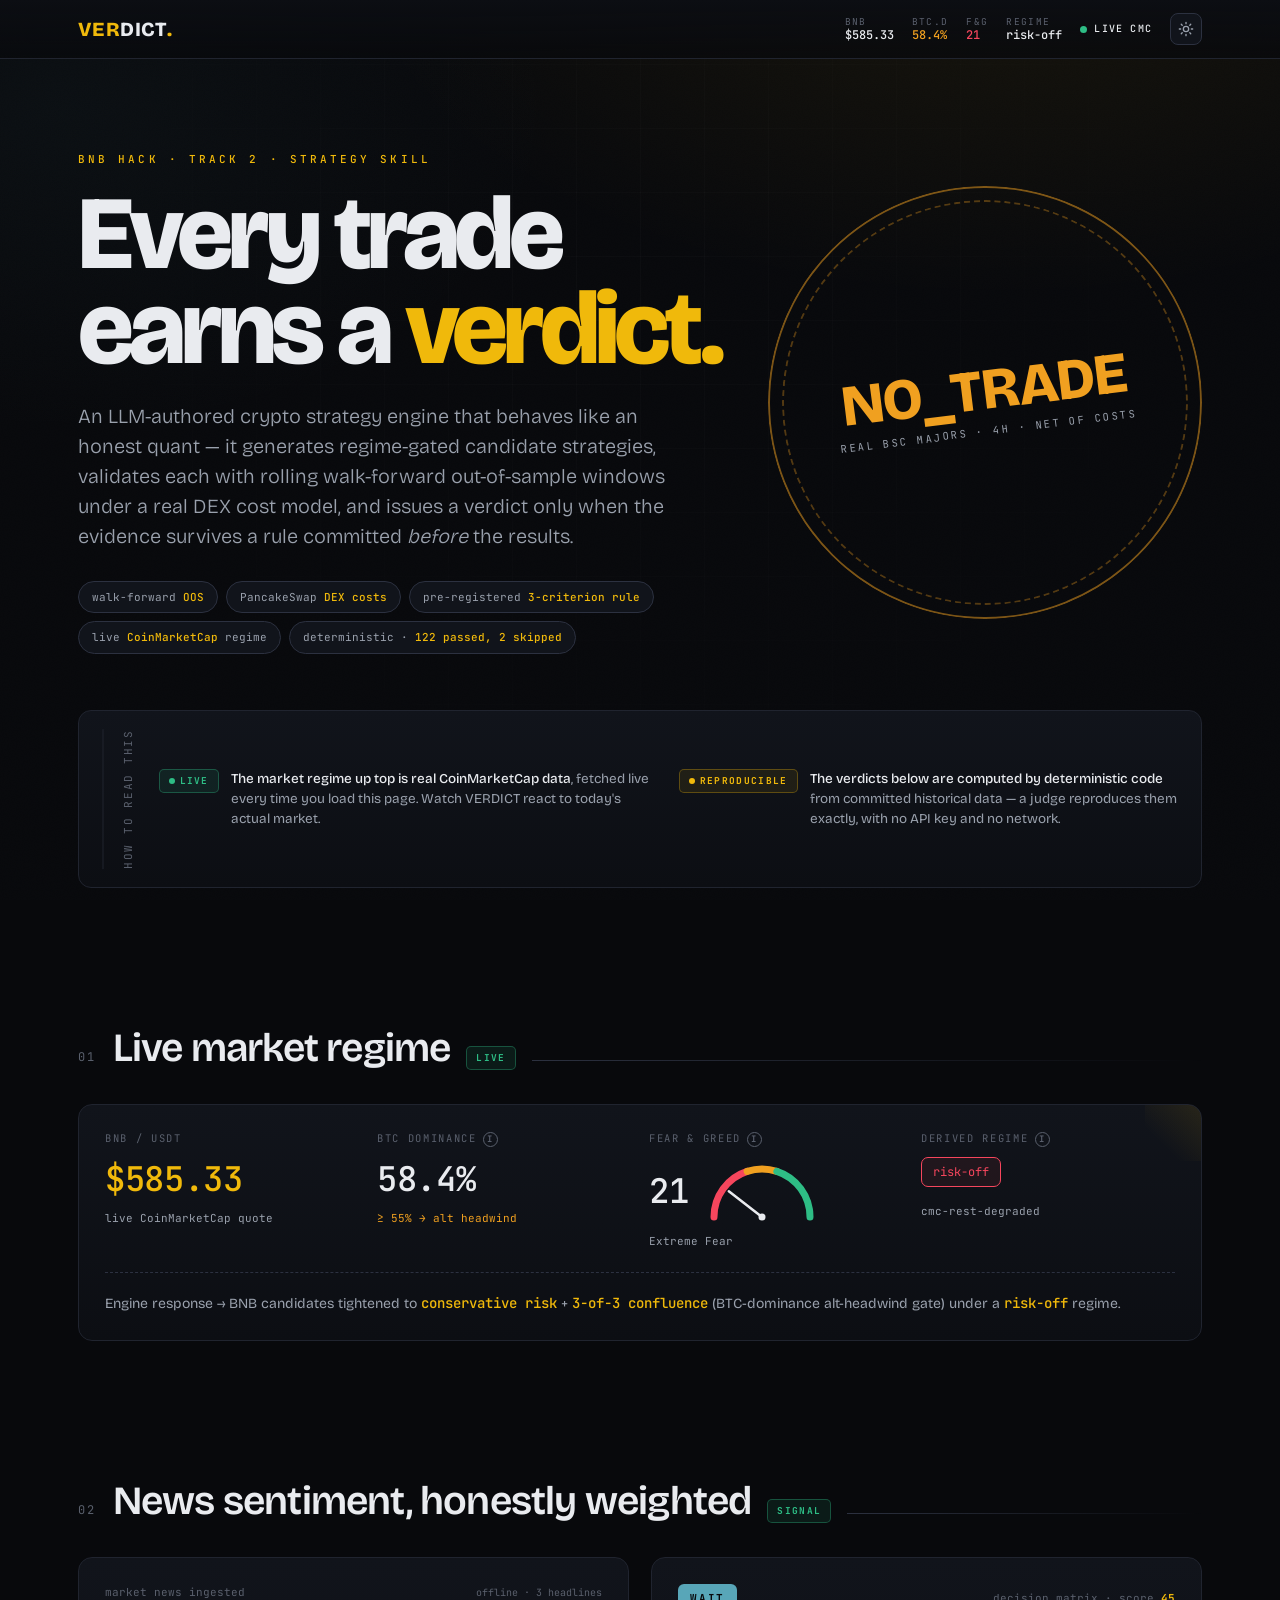
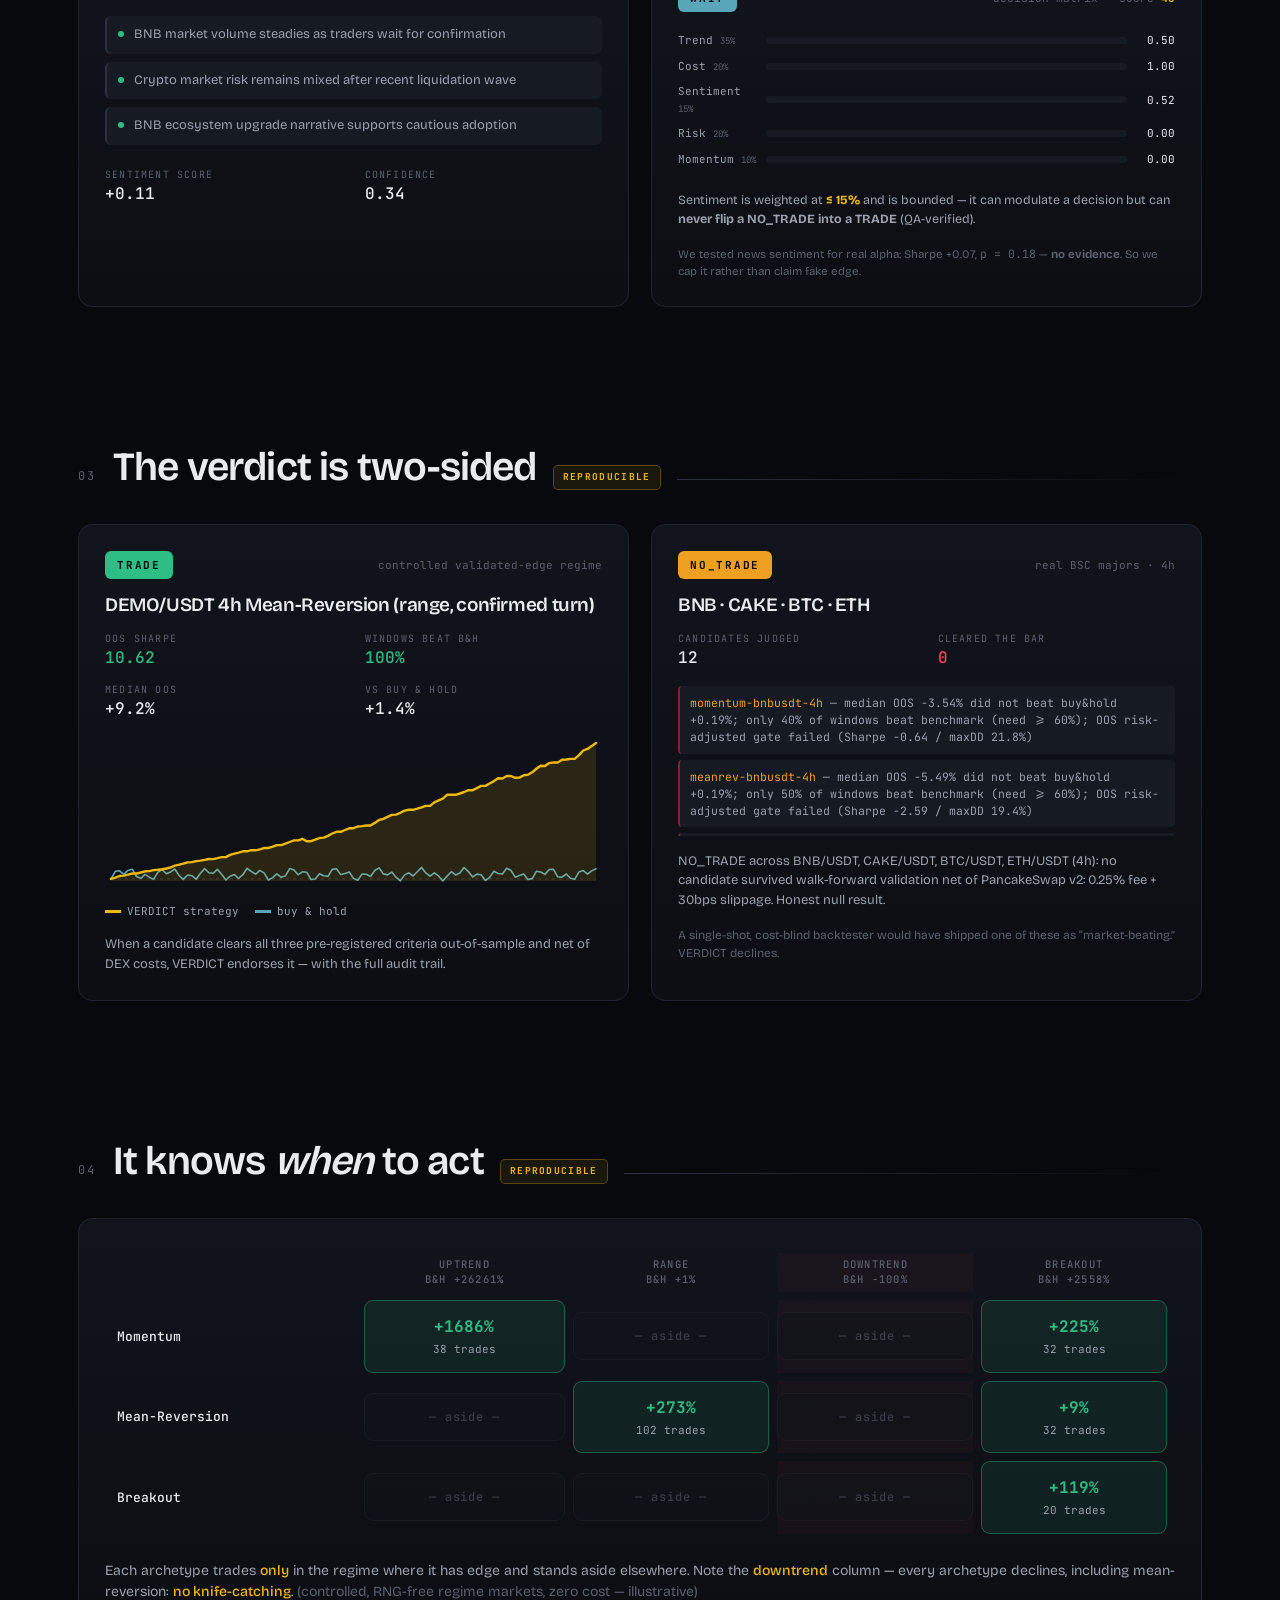
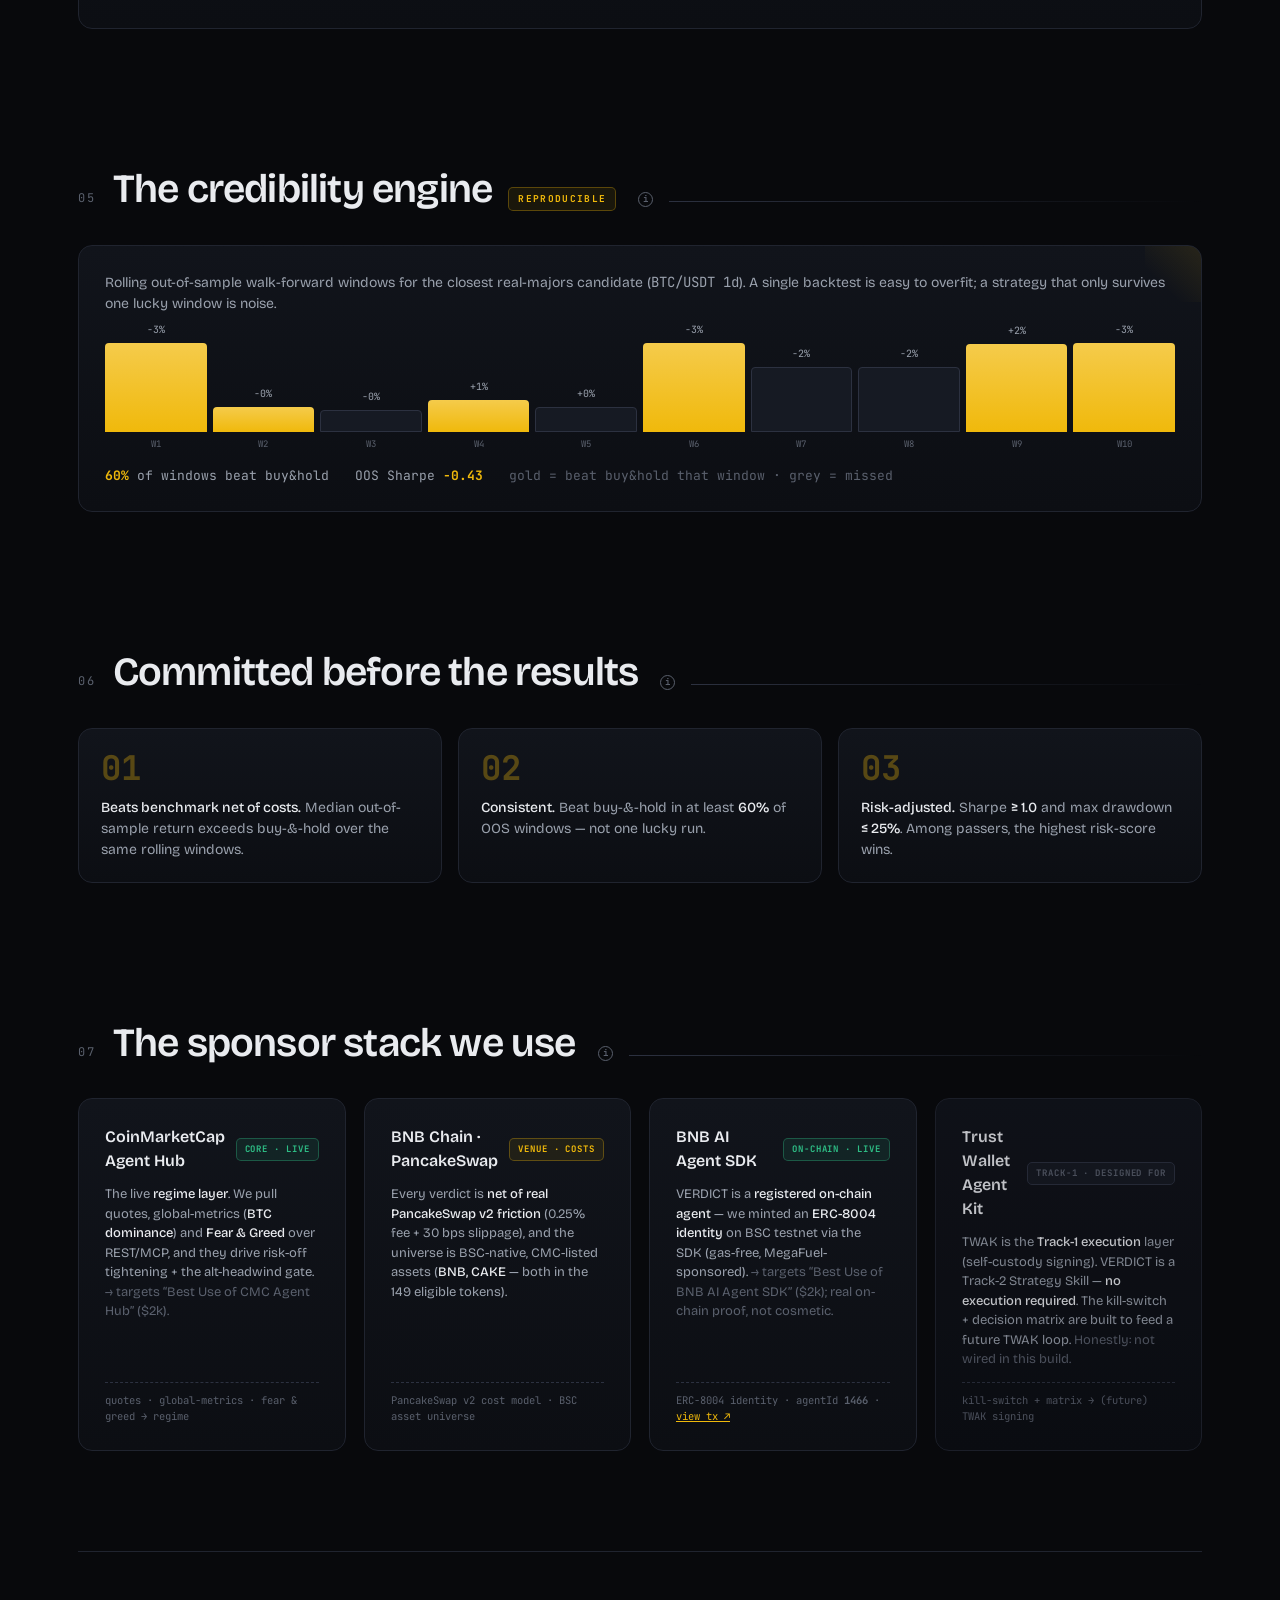
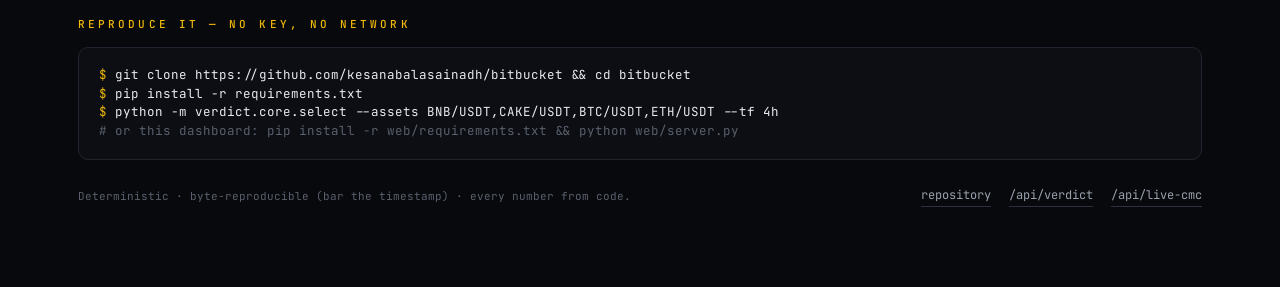
==== index.html @ eb6ccead "deploy: VERDICT demo dashboard (static, GitHub Pages)" ====
<!DOCTYPE html>
<html lang="en">
<head>
<meta charset="UTF-8" />
<meta name="viewport" content="width=device-width, initial-scale=1.0" />
<title>VERDICT — the honest crypto strategy engine</title>
<meta name="description" content="VERDICT generates regime-gated crypto strategies, validates them with walk-forward out-of-sample windows under a DEX cost model, and issues an honest two-sided verdict — TRADE or NO_TRADE." />
<link rel="stylesheet" href="styles.css" />
<link rel="preconnect" href="https://fonts.googleapis.com" />
<link rel="preconnect" href="https://fonts.gstatic.com" crossorigin />
<script>document.documentElement.setAttribute('data-theme', localStorage.getItem('verdict-theme') || 'dark');</script>
</head>
<body>

<!-- ░░ top bar ░░ -->
<header class="topbar">
  <div class="wrap">
    <div class="brand"><span class="v">VER</span>DICT<span class="dot">.</span></div>
    <div class="ticker">
      <div class="t"><span class="k">BNB</span><span class="val" id="tk-price">—</span></div>
      <div class="t"><span class="k">BTC.D</span><span class="val" id="tk-dom">—</span></div>
      <div class="t"><span class="k">F&amp;G</span><span class="val" id="tk-fg">—</span></div>
      <div class="t"><span class="k">Regime</span><span class="val" id="tk-regime">—</span></div>
      <div class="t" style="flex-direction:row;align-items:center;gap:7px">
        <span class="livedot" id="livedot"></span>
        <span class="val mono" id="status-label" style="font-size:10px;letter-spacing:.12em">…</span>
      </div>
      <button id="theme-toggle" class="theme-btn tip tb" data-tip="Toggle light / dark" aria-label="Toggle theme">
        <svg class="sun" width="16" height="16" viewBox="0 0 24 24" fill="none" stroke="currentColor" stroke-width="2" stroke-linecap="round"><circle cx="12" cy="12" r="4"/><path d="M12 2v2M12 20v2M2 12h2M20 12h2M4.9 4.9l1.4 1.4M17.7 17.7l1.4 1.4M4.9 19.1l1.4-1.4M17.7 6.3l1.4-1.4"/></svg>
        <svg class="moon" width="16" height="16" viewBox="0 0 24 24" fill="none" stroke="currentColor" stroke-width="2" stroke-linecap="round" stroke-linejoin="round"><path d="M21 12.8A9 9 0 1 1 11.2 3a7 7 0 0 0 9.8 9.8z"/></svg>
      </button>
    </div>
  </div>
</header>

<!-- ░░ hero ░░ -->
<div class="wrap">
  <section class="hero">
    <div class="hero-grid">
      <div>
        <div class="eyebrow reveal in">BNB HACK · Track 2 · Strategy Skill</div>
        <h1 class="reveal in" style="margin-top:18px">Every trade<br>earns a <span class="accent">verdict.</span></h1>
        <p class="lede reveal in">An LLM-authored crypto strategy engine that behaves like an honest quant —
          it generates regime-gated candidate strategies, validates each with rolling walk-forward
          out-of-sample windows under a real DEX cost model, and issues a verdict only when the
          evidence survives a rule committed <em>before</em> the results.</p>
        <div class="rule-chips reveal in">
          <span class="chip">walk-forward <b>OOS</b></span>
          <span class="chip">PancakeSwap <b>DEX costs</b></span>
          <span class="chip">pre-registered <b>3-criterion rule</b></span>
          <span class="chip">live <b>CoinMarketCap</b> regime</span>
          <span class="chip">deterministic · <b id="tests-badge">tests pass</b></span>
        </div>
      </div>
      <div class="reveal in">
        <div class="stamp no_trade" id="hero-stamp">
          <div class="ring"></div><div class="ring r2"></div>
          <div class="core">
            <div class="verdict-word" id="hero-verdict">NO_TRADE</div>
            <div class="sub">real BSC majors · 4h · net of costs</div>
          </div>
        </div>
      </div>
    </div>
  </section>
</div>

<!-- ░░ how to read this ░░ -->
<div class="wrap">
  <section class="reveal" style="padding-top:0">
    <div class="howto">
      <div class="label">How to read this</div>
      <div class="item">
        <span class="dtag live">LIVE</span>
        <p><b>The market regime up top is real CoinMarketCap data</b>, fetched live every time you load this page. Watch VERDICT react to today's actual market.</p>
      </div>
      <div class="item">
        <span class="dtag repro">REPRODUCIBLE</span>
        <p><b>The verdicts below are computed by deterministic code</b> from committed historical data — a judge reproduces them exactly, with no API key and no network.</p>
      </div>
    </div>
  </section>
</div>

<!-- ░░ live CMC ░░ -->
<div class="wrap">
  <section class="reveal">
    <div class="sec-head"><span class="section-num">01</span><h2 class="section-title">Live market regime</h2>
      <span class="dtag live tip tb" data-tip="Real CoinMarketCap data, fetched live each time you load this page.">LIVE</span><span class="line"></span></div>
    <div class="panel">
      <div class="corner"></div>
      <div class="cmc-grid">
        <div class="metric"><span class="k">BNB / USDT</span><span class="v gold" id="m-price">—</span><span class="note">live CoinMarketCap quote</span></div>
        <div class="metric"><span class="k tip tb" data-tip="Bitcoin's share of total crypto market cap. When it is high or rising, capital concentrates in BTC and altcoins tend to bleed.">BTC dominance<span class="info">i</span></span><span class="v" id="m-dom">—</span><span class="note" id="m-dom-note">—</span></div>
        <div class="metric">
          <span class="k tip tb" data-tip="CoinMarketCap's market-sentiment index, 0 (extreme fear) to 100 (extreme greed). ≤40 = fear → risk-off; ≥60 = greed → risk-on.">Fear &amp; Greed<span class="info">i</span></span>
          <div class="gauge-wrap"><span class="v" id="m-fg">—</span><svg id="fg-gauge" width="120" height="74"></svg></div>
          <span class="note" id="m-fg-note">—</span>
        </div>
        <div class="metric"><span class="k tip tb" data-tip="The market mode VERDICT derives from live CMC (Fear & Greed + BTC trend). It decides which strategies are even allowed to trade right now.">Derived regime<span class="info">i</span></span><span class="badge neutral" id="m-regime" style="margin-top:4px">—</span><span class="note" id="cmc-source" style="margin-top:10px">—</span></div>
      </div>
      <div class="reaction" id="cmc-reaction">…</div>
    </div>
  </section>
</div>

<!-- ░░ sentiment + decision matrix ░░ -->
<div class="wrap">
  <section class="reveal">
    <div class="sec-head"><span class="section-num">02</span><h2 class="section-title">News sentiment, honestly weighted</h2>
      <span class="dtag live tip tb" data-tip="News headlines + sentiment, ingested live when a news key is present (offline lexicon otherwise).">SIGNAL</span><span class="line"></span></div>
    <div class="two">
      <!-- news + sentiment -->
      <div class="panel verdict-card">
        <div class="vhead"><span class="faint mono" style="font-size:11px">market news ingested</span><span class="mono faint" style="font-size:10px" id="sent-source">—</span></div>
        <div class="news" id="news-list"></div>
        <div class="statline" style="margin-top:6px">
          <div class="s"><span class="k tip" data-tip="Aggregate sentiment of recent headlines, from -1 (very bearish) to +1 (very bullish).">sentiment score</span><span class="val" id="sent-score">—</span></div>
          <div class="s"><span class="k tip" data-tip="How much signal there is — based on headline count and freshness. Low confidence → sentiment barely moves the decision.">confidence</span><span class="val" id="sent-conf">—</span></div>
        </div>
      </div>
      <!-- decision matrix -->
      <div class="panel verdict-card">
        <div class="vhead"><span class="tag" id="matrix-action" style="background:var(--bg-3);color:var(--ink)">—</span>
          <span class="faint mono tip" data-tip="A weighted, explainable score over trend, cost, sentiment, risk and momentum. TRADE needs ≥70 AND the validator's approval; 55–70 → DCA; 40–55 → WAIT; below → NO_TRADE." style="font-size:11px">decision matrix · score <b id="matrix-score" style="color:var(--gold)">—</b></span></div>
        <div class="mbars" id="matrix-bars"></div>
        <p class="dim" style="font-size:12.5px">Sentiment is weighted at <b style="color:var(--gold)">≤ 15%</b> and is bounded — it can modulate a decision but can <b>never flip a NO_TRADE into a TRADE</b> (QA-verified).</p>
        <p class="faint" style="font-size:11.5px">We tested news sentiment for real alpha: Sharpe +0.07, <span class="mono">p = 0.18</span> — <b>no evidence</b>. So we cap it rather than claim fake edge.</p>
      </div>
    </div>
  </section>
</div>

<!-- ░░ two-sided verdict ░░ -->
<div class="wrap">
  <section class="reveal">
    <div class="sec-head"><span class="section-num">03</span><h2 class="section-title">The verdict is two-sided</h2>
      <span class="dtag repro tip" data-tip="Computed from committed historical candles by deterministic code — byte-identical every run, no key, no network.">REPRODUCIBLE</span><span class="line"></span></div>
    <div class="two">
      <!-- TRADE -->
      <div class="panel verdict-card">
        <div class="vhead"><span class="tag trade tip" data-tip="A strategy that cleared all three pre-registered criteria out-of-sample and net of costs. VERDICT endorses it with full evidence.">TRADE</span><span class="faint mono" style="font-size:11px">controlled validated-edge regime</span></div>
        <h3 id="trade-name">—</h3>
        <div class="statline">
          <div class="s"><span class="k tip" data-tip="Risk-adjusted return (return per unit of volatility), measured ONLY on out-of-sample data the strategy never saw while being built. ≥ 1.0 is the bar.">OOS Sharpe</span><span class="val good" id="t-sharpe">—</span></div>
          <div class="s"><span class="k tip" data-tip="The strategy is replayed across many rolling time windows; this is the % of those out-of-sample windows where it beat simply buying and holding.">windows beat B&amp;H</span><span class="val good" id="t-windows">—</span></div>
          <div class="s"><span class="k tip" data-tip="The median return across all the rolling out-of-sample test windows.">median OOS</span><span class="val" id="t-oos">—</span></div>
          <div class="s"><span class="k">vs buy &amp; hold</span><span class="val" id="t-bench">—</span></div>
        </div>
        <svg class="chart" id="trade-chart"></svg>
        <div class="legend"><span><i style="background:#f0b90b"></i>VERDICT strategy</span><span><i style="background:#58a6b8"></i>buy &amp; hold</span></div>
        <p class="dim" style="font-size:13px">When a candidate clears all three pre-registered criteria out-of-sample and net of DEX costs, VERDICT endorses it — with the full audit trail.</p>
      </div>
      <!-- NO_TRADE -->
      <div class="panel verdict-card">
        <div class="vhead"><span class="tag no_trade tip" data-tip="VERDICT's honest null result: on these real coins, net of DEX trading costs, no strategy cleared the pre-registered bar — so it refuses to recommend one. A feature, not a bug.">NO_TRADE</span><span class="faint mono" style="font-size:11px">real BSC majors · 4h</span></div>
        <h3>BNB · CAKE · BTC · ETH</h3>
        <div class="statline" style="grid-template-columns:1fr 1fr">
          <div class="s"><span class="k">candidates judged</span><span class="val" id="nt-count">—</span></div>
          <div class="s"><span class="k">cleared the bar</span><span class="val bad">0</span></div>
        </div>
        <div class="reasons" id="nt-reasons"></div>
        <p class="dim" style="font-size:13px" id="nt-summary">—</p>
        <p class="faint" style="font-size:12px">A single-shot, cost-blind backtester would have shipped one of these as “market-beating.” VERDICT declines.</p>
      </div>
    </div>
  </section>
</div>

<!-- ░░ regime intelligence ░░ -->
<div class="wrap">
  <section class="reveal">
    <div class="sec-head"><span class="section-num">04</span><h2 class="section-title">It knows <em>when</em> to act</h2>
      <span class="dtag repro tip" data-tip="Deterministic engine output on controlled, RNG-free regime markets.">REPRODUCIBLE</span><span class="line"></span></div>
    <div class="panel">
      <table class="matrix" id="regime-matrix"></table>
      <p class="grid-caption">Each archetype trades <b>only</b> in the regime where it has edge and stands aside elsewhere.
        Note the <b>downtrend</b> column — every archetype declines, including mean-reversion: <b>no knife-catching</b>.
        <span class="faint">(controlled, RNG-free regime markets, zero cost — illustrative)</span></p>
    </div>
  </section>
</div>

<!-- ░░ walk-forward ░░ -->
<div class="wrap">
  <section class="reveal">
    <div class="sec-head"><span class="section-num">05</span><h2 class="section-title">The credibility engine</h2>
      <span class="dtag repro tip" data-tip="Computed from committed historical candles by deterministic code.">REPRODUCIBLE</span>
      <span class="info tip" data-tip="Walk-forward: instead of one backtest, the strategy is tested on many consecutive out-of-sample windows. Surviving one lucky window is noise; surviving most is an edge.">i</span><span class="line"></span></div>
    <div class="panel">
      <div class="corner"></div>
      <p class="dim" style="font-size:14px;margin-bottom:6px">Rolling out-of-sample walk-forward windows for the closest real-majors candidate
        (<span class="mono" id="wf-asset"></span>). A single backtest is easy to overfit; a strategy that only survives one lucky window is noise.</p>
      <div class="wf-strip" id="wf-strip"></div>
      <div class="wf-foot">
        <span id="wf-pass">—</span><span id="wf-sharpe">—</span>
        <span class="faint">gold = beat buy&amp;hold that window · grey = missed</span>
      </div>
    </div>
  </section>
</div>

<!-- ░░ the rule ░░ -->
<div class="wrap">
  <section class="reveal">
    <div class="sec-head"><span class="section-num">06</span><h2 class="section-title">Committed before the results</h2>
      <span class="info tip" data-tip="Pre-registered: the selection rule is committed in code BEFORE any results are seen, so it cannot be tuned to fit. A judge can audit it in verdict/core/select.py.">i</span><span class="line"></span></div>
    <div class="crit">
      <div class="panel c"><div class="n">01</div><div class="txt"><b>Beats benchmark net of costs.</b> Median out-of-sample return exceeds buy-&-hold over the same rolling windows.</div></div>
      <div class="panel c"><div class="n">02</div><div class="txt"><b>Consistent.</b> Beat buy-&-hold in at least <b>60%</b> of OOS windows — not one lucky run.</div></div>
      <div class="panel c"><div class="n">03</div><div class="txt"><b>Risk-adjusted.</b> Sharpe <b>≥ 1.0</b> and max drawdown <b>≤ 25%</b>. Among passers, the highest risk-score wins.</div></div>
    </div>
  </section>
</div>

<!-- ░░ sponsor stack ░░ -->
<div class="wrap">
  <section class="reveal">
    <div class="sec-head"><span class="section-num">07</span><h2 class="section-title">The sponsor stack we use</h2>
      <span class="info tip" data-tip="The brief rewards using the sponsors' capabilities. We show exactly what we use — honestly, no overclaiming.">i</span><span class="line"></span></div>
    <div class="sponsors">
      <div class="panel sponsor used">
        <div class="shead"><span class="sname">CoinMarketCap Agent Hub</span><span class="sbadge core">CORE · LIVE</span></div>
        <p>The live <b>regime layer</b>. We pull quotes, global-metrics (<b>BTC dominance</b>) and <b>Fear &amp; Greed</b> over REST/MCP, and they drive risk-off tightening + the alt-headwind gate. <span class="faint">→ targets “Best Use of CMC Agent Hub” ($2k).</span></p>
        <div class="sfoot mono">quotes · global-metrics · fear &amp; greed → regime</div>
      </div>
      <div class="panel sponsor used">
        <div class="shead"><span class="sname">BNB Chain · PancakeSwap</span><span class="sbadge venue">VENUE · COSTS</span></div>
        <p>Every verdict is <b>net of real PancakeSwap v2 friction</b> (0.25% fee + 30 bps slippage), and the universe is BSC-native, CMC-listed assets (<b>BNB, CAKE</b> — both in the 149 eligible tokens).</p>
        <div class="sfoot mono">PancakeSwap v2 cost model · BSC asset universe</div>
      </div>
      <div class="panel sponsor used">
        <div class="shead"><span class="sname">BNB AI Agent SDK</span><span class="sbadge core">ON-CHAIN · LIVE</span></div>
        <p>VERDICT is a <b>registered on-chain agent</b> — we minted an <b>ERC-8004 identity</b> on BSC testnet via the SDK (gas-free, MegaFuel-sponsored). <span class="faint">→ targets “Best Use of BNB AI Agent SDK” ($2k); real on-chain proof, not cosmetic.</span></p>
        <div class="sfoot mono" id="onchain-foot">ERC-8004 identity · agentId <b id="onchain-id">—</b> · <a id="onchain-link" href="#" target="_blank" style="color:var(--gold)">view tx ↗</a></div>
      </div>
      <div class="panel sponsor future">
        <div class="shead"><span class="sname">Trust Wallet Agent Kit</span><span class="sbadge soon">TRACK-1 · DESIGNED FOR</span></div>
        <p>TWAK is the <b>Track-1 execution</b> layer (self-custody signing). VERDICT is a Track-2 Strategy Skill — <b>no execution required</b>. The kill-switch + decision matrix are built to feed a future TWAK loop. <span class="faint">Honestly: not wired in this build.</span></p>
        <div class="sfoot mono">kill-switch + matrix → (future) TWAK signing</div>
      </div>
    </div>
  </section>
</div>

<!-- ░░ footer ░░ -->
<div class="wrap">
  <footer>
    <div class="eyebrow">Reproduce it — no key, no network</div>
    <div class="repro" style="margin-top:14px">
      <span class="p">$</span> <span class="c">git clone https://github.com/kesanabalasainadh/bitbucket &amp;&amp; cd bitbucket</span><br>
      <span class="p">$</span> <span class="c">pip install -r requirements.txt</span><br>
      <span class="p">$</span> <span class="c">python -m verdict.core.select --assets BNB/USDT,CAKE/USDT,BTC/USDT,ETH/USDT --tf 4h</span><br>
      <span class="faint"># or this dashboard: pip install -r web/requirements.txt &amp;&amp; python web/server.py</span>
    </div>
    <div class="foot-row">
      <span class="faint mono" style="font-size:11px">Deterministic · byte-reproducible (bar the timestamp) · every number from code.</span>
      <div class="foot-links">
        <a href="https://github.com/kesanabalasainadh/bitbucket" target="_blank">repository</a>
        <a href="/api/verdict" target="_blank">/api/verdict</a>
        <a href="/api/live-cmc" target="_blank">/api/live-cmc</a>
      </div>
    </div>
  </footer>
</div>

<script src="app.js"></script>
</body>
</html>
---- styles.css ----
/* VERDICT — institutional quant-terminal / judicial ledger.
   Dark canvas · BNB gold · Bricolage Grotesque + JetBrains Mono · hand-built charts. */

@import url('https://fonts.googleapis.com/css2?family=Bricolage+Grotesque:opsz,wght@12..96,300;12..96,400;12..96,500;12..96,600;12..96,800&family=JetBrains+Mono:wght@400;500;700&display=swap');

:root {
  --bg:       #08090c;
  --bg-1:     #0c0e13;
  --bg-2:     #11141b;
  --bg-3:     #161a23;
  --line:     #20242f;
  --line-2:   #2c3140;
  --ink:      #e9ebef;
  --ink-dim:  #9aa1ad;
  --ink-faint:#5a606d;
  --gold:     #f0b90b;
  --gold-2:   #f5cb4b;
  --green:    #2ebd85;
  --green-dim:#1c6e50;
  --red:      #f6465d;
  --red-dim:  #7a2531;
  --amber:    #f0a020;
  --teal:     #58a6b8;
  --display: 'Bricolage Grotesque', serif;
  --mono: 'JetBrains Mono', monospace;
  --maxw: 1180px;
}

/* light theme — refined paper / ledger */
:root[data-theme="light"] {
  --bg:       #f3f1ea;
  --bg-1:     #fbfaf6;
  --bg-2:     #ffffff;
  --bg-3:     #efece2;
  --line:     #e2ded2;
  --line-2:   #cec9ba;
  --ink:      #16181d;
  --ink-dim:  #4f535c;
  --ink-faint:#8a8e98;
  --gold:     #a8780a;
  --gold-2:   #c8920a;
  --green:    #178a60;
  --green-dim:#7bc0a4;
  --red:      #d33246;
  --red-dim:  #e7a0aa;
  --amber:    #b9810c;
  --teal:     #3a8294;
}

* { box-sizing: border-box; margin: 0; padding: 0; }

html { scroll-behavior: smooth; }

body {
  background: var(--bg);
  color: var(--ink);
  font-family: var(--display);
  font-weight: 400;
  line-height: 1.5;
  -webkit-font-smoothing: antialiased;
  overflow-x: hidden;
  /* atmospheric depth: a faint gold pool + a cold corner + a grid + grain */
  background-image:
    radial-gradient(1100px 620px at 78% -8%, rgba(240,185,11,0.07), transparent 60%),
    radial-gradient(900px 600px at 5% 12%, rgba(88,166,184,0.045), transparent 55%),
    linear-gradient(var(--bg), var(--bg));
  background-attachment: fixed;
}

/* fine grid + grain overlays */
body::before {
  content: ""; position: fixed; inset: 0; z-index: 0; pointer-events: none;
  background-image:
    linear-gradient(rgba(255,255,255,0.018) 1px, transparent 1px),
    linear-gradient(90deg, rgba(255,255,255,0.018) 1px, transparent 1px);
  background-size: 64px 64px;
  mask-image: radial-gradient(circle at 50% 30%, #000 0%, transparent 78%);
}
body::after {
  content: ""; position: fixed; inset: 0; z-index: 0; pointer-events: none; opacity: 0.4;
  background-image: url("data:image/svg+xml,%3Csvg xmlns='http://www.w3.org/2000/svg' width='160' height='160'%3E%3Cfilter id='n'%3E%3CfeTurbulence type='fractalNoise' baseFrequency='0.85' numOctaves='2'/%3E%3C/filter%3E%3Crect width='100%25' height='100%25' filter='url(%23n)' opacity='0.035'/%3E%3C/svg%3E");
}

/* light-mode atmosphere overrides */
:root[data-theme="light"] body {
  background-image:
    radial-gradient(1100px 620px at 78% -8%, rgba(200,146,10,0.10), transparent 60%),
    radial-gradient(900px 600px at 5% 12%, rgba(58,130,148,0.06), transparent 55%),
    linear-gradient(var(--bg), var(--bg));
}
:root[data-theme="light"] body::before {
  background-image:
    linear-gradient(rgba(0,0,0,0.028) 1px, transparent 1px),
    linear-gradient(90deg, rgba(0,0,0,0.028) 1px, transparent 1px);
}
:root[data-theme="light"] body::after { opacity: 0.5; mix-blend-mode: multiply; }

/* theme toggle button */
.theme-btn {
  display: grid; place-items: center; width: 32px; height: 32px; border-radius: 8px;
  background: var(--bg-2); border: 1px solid var(--line-2); color: var(--ink-dim);
  cursor: pointer; transition: color .15s, border-color .15s, background .15s; flex-shrink: 0;
}
.theme-btn:hover { color: var(--gold); border-color: var(--gold); }
.theme-btn .moon { display: none; }
.theme-btn .sun { display: block; }
:root[data-theme="light"] .theme-btn .sun { display: none; }
:root[data-theme="light"] .theme-btn .moon { display: block; }
/* circular reveal via View Transitions */
::view-transition-old(root), ::view-transition-new(root) { animation: none; mix-blend-mode: normal; }

.wrap { max-width: var(--maxw); margin: 0 auto; padding: 0 28px; position: relative; z-index: 1; }
#fg-gauge { color: var(--ink); }

/* ---------- type ---------- */
.mono { font-family: var(--mono); }
.eyebrow {
  font-family: var(--mono); font-size: 11px; font-weight: 500;
  letter-spacing: 0.28em; text-transform: uppercase; color: var(--gold);
}
h1, h2, h3 { font-family: var(--display); font-weight: 600; line-height: 1.04; letter-spacing: -0.02em; }
.section-title { font-size: clamp(26px, 4vw, 40px); font-weight: 600; }
.section-num { font-family: var(--mono); font-size: 12px; color: var(--ink-faint); letter-spacing: 0.2em; }
.dim { color: var(--ink-dim); }
.faint { color: var(--ink-faint); }

/* ---------- top bar ---------- */
.topbar {
  position: sticky; top: 0; z-index: 50;
  backdrop-filter: blur(14px);
  background: linear-gradient(var(--bg-1), rgba(8,9,12,0.72));
  border-bottom: 1px solid var(--line);
}
.topbar .wrap { display: flex; align-items: center; gap: 22px; height: 58px; }
.brand { font-family: var(--display); font-weight: 800; font-size: 20px; letter-spacing: 0.02em; }
.brand .v { color: var(--gold); }
.brand .dot { color: var(--gold); }
.ticker { display: flex; gap: 18px; margin-left: auto; align-items: center; font-family: var(--mono); font-size: 12px; }
.ticker .t { display: flex; flex-direction: column; line-height: 1.2; }
.ticker .t .k { color: var(--ink-faint); font-size: 9.5px; letter-spacing: 0.14em; text-transform: uppercase; }
.ticker .t .val { color: var(--ink); font-weight: 500; }
.ticker .t .val.warn { color: var(--amber); }
.ticker .t .val.off { color: var(--red); }
.livedot { width: 7px; height: 7px; border-radius: 50%; background: var(--green); box-shadow: 0 0 0 0 rgba(46,189,133,0.6); animation: pulse 2.4s infinite; }
.livedot.cached { background: var(--amber); }
@keyframes pulse { 0% { box-shadow: 0 0 0 0 rgba(46,189,133,0.5);} 70%{ box-shadow:0 0 0 7px rgba(46,189,133,0);} 100%{box-shadow:0 0 0 0 rgba(46,189,133,0);} }

/* ---------- hero ---------- */
.hero { padding: 92px 0 56px; position: relative; }
.hero h1 {
  font-size: clamp(44px, 8.5vw, 104px); font-weight: 800; letter-spacing: -0.045em; line-height: 0.92;
}
.hero h1 .accent { color: var(--gold); }
.hero .lede { max-width: 620px; margin-top: 24px; font-size: clamp(16px, 2.1vw, 20px); color: var(--ink-dim); font-weight: 300; }
.hero-grid { display: grid; grid-template-columns: 1.35fr 0.9fr; gap: 40px; align-items: center; }
.rule-chips { display: flex; flex-wrap: wrap; gap: 8px; margin-top: 30px; }
.chip {
  font-family: var(--mono); font-size: 11px; color: var(--ink-dim);
  border: 1px solid var(--line-2); border-radius: 100px; padding: 7px 13px; background: var(--bg-2);
}
.chip b { color: var(--gold); font-weight: 500; }

/* verdict stamp */
.stamp {
  position: relative; aspect-ratio: 1; display: grid; place-items: center; padding: 28px;
}
.stamp .ring {
  position: absolute; inset: 0; border: 2px solid currentColor; border-radius: 50%;
  opacity: 0.5; mask: radial-gradient(transparent 64%, #000 65%);
}
.stamp .ring.r2 { inset: 14px; border-style: dashed; opacity: 0.32; }
.stamp .core { text-align: center; transform: rotate(-7deg); }
.stamp .verdict-word { font-family: var(--display); font-weight: 800; font-size: clamp(34px, 6vw, 58px); letter-spacing: -0.02em; line-height: 0.9; }
.stamp .sub { font-family: var(--mono); font-size: 10.5px; letter-spacing: 0.24em; text-transform: uppercase; margin-top: 8px; color: var(--ink-dim); }
.stamp.no_trade { color: var(--amber); }
.stamp.no_trade .verdict-word { color: var(--amber); }
.stamp.trade { color: var(--green); }
.stamp.trade .verdict-word { color: var(--green); }
.stamp .arc-text { position: absolute; inset: 0; }

/* ---------- panels / sections ---------- */
section { padding: 70px 0; position: relative; }
.sec-head { display: flex; align-items: baseline; gap: 16px; margin-bottom: 34px; }
.sec-head .line { flex: 1; height: 1px; background: linear-gradient(90deg, var(--line-2), transparent); }

.panel {
  background: linear-gradient(180deg, var(--bg-2), var(--bg-1));
  border: 1px solid var(--line); border-radius: 14px; padding: 26px;
  position: relative; overflow: hidden;
}
.panel .corner { position: absolute; top: 0; right: 0; width: 56px; height: 56px;
  background: linear-gradient(225deg, rgba(240,185,11,0.10), transparent 70%); }

/* live CMC */
.cmc-grid { display: grid; grid-template-columns: repeat(4, 1fr); gap: 18px; }
.metric { display: flex; flex-direction: column; gap: 6px; }
.metric .k { font-family: var(--mono); font-size: 10.5px; letter-spacing: 0.16em; text-transform: uppercase; color: var(--ink-faint); }
.metric .v { font-family: var(--mono); font-size: clamp(24px, 3.4vw, 34px); font-weight: 500; color: var(--ink); letter-spacing: -0.01em; }
.metric .v.gold { color: var(--gold); }
.metric .note { font-size: 11px; color: var(--ink-dim); font-family: var(--mono); }
.metric .note.flag { color: var(--amber); }
.badge {
  display: inline-flex; align-items: center; gap: 7px; font-family: var(--mono); font-size: 12px;
  padding: 5px 11px; border-radius: 7px; border: 1px solid currentColor; width: fit-content;
}
.badge.risk_off { color: var(--red); background: rgba(246,70,93,0.07); }
.badge.risk_on { color: var(--green); background: rgba(46,189,133,0.07); }
.badge.neutral { color: var(--ink-dim); background: var(--bg-3); }
.reaction { margin-top: 22px; padding-top: 20px; border-top: 1px dashed var(--line-2); font-size: 14px; color: var(--ink-dim); }
.reaction b { color: var(--gold); font-weight: 500; font-family: var(--mono); }

/* two-sided */
.two { display: grid; grid-template-columns: 1fr 1fr; gap: 22px; }
.verdict-card { display: flex; flex-direction: column; gap: 16px; }
.verdict-card .vhead { display: flex; align-items: center; justify-content: space-between; }
.tag { font-family: var(--mono); font-size: 11px; font-weight: 700; letter-spacing: 0.16em; padding: 6px 12px; border-radius: 6px; }
.tag.trade { color: var(--bg); background: var(--green); }
.tag.no_trade { color: var(--bg); background: var(--amber); }
.verdict-card h3 { font-size: 19px; font-weight: 600; }
.statline { display: grid; grid-template-columns: repeat(2,1fr); gap: 12px 22px; font-family: var(--mono); font-size: 13px; }
.statline .s { display: flex; flex-direction: column; }
.statline .s .k { color: var(--ink-faint); font-size: 10px; letter-spacing: 0.12em; text-transform: uppercase; }
.statline .s .val { color: var(--ink); font-weight: 500; font-size: 16px; }
.statline .s .val.good { color: var(--green); }
.statline .s .val.bad { color: var(--red); }
.chart { width: 100%; height: 150px; display: block; }
.legend { display: flex; gap: 16px; font-family: var(--mono); font-size: 11px; color: var(--ink-dim); }
.legend i { display: inline-block; width: 16px; height: 2.5px; vertical-align: middle; margin-right: 6px; }
.reasons { font-family: var(--mono); font-size: 11.5px; color: var(--ink-dim); display: flex; flex-direction: column; gap: 6px; max-height: 150px; overflow-y: auto; }
.reasons .r { padding: 8px 10px; background: var(--bg-3); border-left: 2px solid var(--red-dim); border-radius: 4px; }
.reasons .r .id { color: var(--amber); }

/* news + sentiment */
.news { display: flex; flex-direction: column; gap: 8px; }
.news .h { display: flex; gap: 10px; align-items: flex-start; font-size: 13px; color: var(--ink-dim); padding: 9px 11px; background: var(--bg-3); border-radius: 6px; border-left: 2px solid var(--line-2); }
.news .h .dot { width: 6px; height: 6px; border-radius: 50%; margin-top: 6px; flex-shrink: 0; }
.news .h .dot.pos { background: var(--green); } .news .h .dot.neg { background: var(--red); } .news .h .dot.neu { background: var(--ink-faint); }
.mbars { display: flex; flex-direction: column; gap: 9px; margin: 4px 0 8px; }
.mbar { display: grid; grid-template-columns: 78px 1fr 38px; gap: 10px; align-items: center; font-family: var(--mono); font-size: 11px; }
.mbar .k { color: var(--ink-dim); text-transform: capitalize; }
.mbar .track { height: 7px; background: var(--bg-3); border-radius: 4px; overflow: hidden; }
.mbar .fill { height: 100%; border-radius: 4px; background: linear-gradient(90deg, var(--gold), var(--gold-2)); width: 0; transition: width .8s cubic-bezier(.2,.7,.2,1); }
.mbar .fill.sentiment { background: linear-gradient(90deg, var(--teal), #7fc3d2); }
.mbar .v { color: var(--ink); text-align: right; }
.mbar .wt { color: var(--ink-faint); font-size: 9px; }

/* regime grid */
.matrix { width: 100%; border-collapse: separate; border-spacing: 8px; font-family: var(--mono); }
.matrix th { font-size: 10.5px; letter-spacing: 0.12em; text-transform: uppercase; color: var(--ink-faint); font-weight: 500; padding: 4px 8px; text-align: center; }
.matrix th.row { text-align: left; }
.matrix td.row { text-align: left; color: var(--ink); font-size: 13px; font-weight: 500; padding-left: 4px; white-space: nowrap; }
.cell { border-radius: 9px; padding: 14px 10px; text-align: center; border: 1px solid var(--line); background: var(--bg-2); transition: transform .15s ease, border-color .15s; }
.cell:hover { transform: translateY(-2px); border-color: var(--line-2); }
.cell .t { font-size: 16px; font-weight: 700; }
.cell .r { font-size: 11px; color: var(--ink-dim); margin-top: 2px; }
.cell.act-win { background: rgba(46,189,133,0.10); border-color: rgba(46,189,133,0.4); }
.cell.act-win .t { color: var(--green); }
.cell.act-lose { background: rgba(246,70,93,0.08); border-color: rgba(246,70,93,0.3); }
.cell.act-lose .t { color: var(--red); }
.cell.aside { opacity: 0.55; }
.cell.aside .t { color: var(--ink-faint); font-size: 12px; font-weight: 500; letter-spacing: 0.08em; }
.matrix col.hl, .downcol { background: rgba(246,70,93,0.04); }
.grid-caption { margin-top: 18px; font-size: 14px; color: var(--ink-dim); }
.grid-caption b { color: var(--gold); font-weight: 500; }

/* walk-forward */
.wf-strip { display: flex; gap: 6px; align-items: flex-end; height: 130px; margin: 8px 0 14px; }
.wf-bar { flex: 1; display: flex; flex-direction: column; justify-content: flex-end; align-items: center; gap: 6px; height: 100%; }
.wf-bar .bar { width: 100%; border-radius: 4px 4px 0 0; min-height: 4px; position: relative; }
.wf-bar .bar.pass { background: linear-gradient(var(--gold-2), var(--gold)); }
.wf-bar .bar.fail { background: var(--bg-3); border: 1px solid var(--line-2); }
.wf-bar .lbl { font-family: var(--mono); font-size: 9px; color: var(--ink-faint); }
.wf-bar .ret { font-family: var(--mono); font-size: 10px; color: var(--ink-dim); }
.wf-foot { display: flex; gap: 26px; font-family: var(--mono); font-size: 13px; color: var(--ink-dim); flex-wrap: wrap; }
.wf-foot b { color: var(--gold); }

/* sponsor stack */
.sponsors { display: grid; grid-template-columns: repeat(auto-fit, minmax(248px, 1fr)); gap: 18px; }
.sponsor { display: flex; flex-direction: column; gap: 12px; }
.sponsor.future { opacity: 0.82; }
.sponsor .shead { display: flex; align-items: center; justify-content: space-between; gap: 10px; }
.sponsor .sname { font-family: var(--display); font-weight: 600; font-size: 16px; }
.sponsor p { font-size: 13px; color: var(--ink-dim); line-height: 1.5; }
.sponsor p b { color: var(--ink); font-weight: 500; }
.sponsor .sfoot { font-size: 10.5px; color: var(--ink-faint); padding-top: 10px; border-top: 1px dashed var(--line-2); margin-top: auto; }
.sbadge { font-family: var(--mono); font-size: 9px; font-weight: 700; letter-spacing: 0.1em; padding: 4px 8px; border-radius: 5px; white-space: nowrap; }
.sbadge.core { color: var(--green); background: rgba(46,189,133,0.1); border: 1px solid rgba(46,189,133,0.35); }
.sbadge.venue { color: var(--gold); background: rgba(240,185,11,0.08); border: 1px solid rgba(240,185,11,0.3); }
.sbadge.soon { color: var(--ink-faint); background: var(--bg-3); border: 1px solid var(--line-2); }
@media (max-width: 880px) { .sponsors { grid-template-columns: 1fr; } }

/* criteria cards */
.crit { display: grid; grid-template-columns: repeat(3,1fr); gap: 16px; }
.crit .c { padding: 22px; }
.crit .c .n { font-family: var(--mono); font-size: 34px; font-weight: 700; color: var(--gold); opacity: 0.32; line-height: 1; }
.crit .c .txt { margin-top: 12px; font-size: 14px; color: var(--ink-dim); }
.crit .c .txt b { color: var(--ink); font-weight: 500; }

/* gauge */
.gauge-wrap { display: flex; align-items: center; gap: 14px; }

/* footer */
footer { padding: 64px 0 80px; border-top: 1px solid var(--line); margin-top: 30px; }
.repro { font-family: var(--mono); font-size: 12.5px; background: var(--bg-1); border: 1px solid var(--line); border-radius: 10px; padding: 18px 20px; color: var(--ink-dim); overflow-x: auto; }
.repro .p { color: var(--gold); }
.repro .c { color: var(--ink); }
.foot-row { display: flex; justify-content: space-between; align-items: center; gap: 20px; margin-top: 26px; flex-wrap: wrap; }
.foot-links { display: flex; gap: 18px; font-family: var(--mono); font-size: 12px; }
.foot-links a { color: var(--ink-dim); text-decoration: none; border-bottom: 1px solid var(--line-2); padding-bottom: 2px; transition: color .15s; }
.foot-links a:hover { color: var(--gold); }

/* ---------- tooltips ---------- */
.tip { position: relative; cursor: help; }
.tip[data-tip]::after {
  content: attr(data-tip);
  position: absolute; bottom: calc(100% + 11px); left: 50%; transform: translateX(-50%) translateY(5px);
  width: max-content; max-width: 250px; padding: 11px 13px;
  background: #1b1f29; color: #e9ebef; border: 1px solid #343a48; border-radius: 9px;
  font-family: var(--display); font-size: 12.5px; font-weight: 400; line-height: 1.46; letter-spacing: 0;
  text-transform: none; white-space: normal; text-align: left;
  box-shadow: 0 14px 36px rgba(0,0,0,.55);
  opacity: 0; pointer-events: none; transition: opacity .16s ease, transform .16s ease; z-index: 90;
}
.tip[data-tip]::before {
  content: ""; position: absolute; bottom: calc(100% + 5px); left: 50%; transform: translateX(-50%);
  border: 6px solid transparent; border-top-color: var(--line-2);
  opacity: 0; transition: opacity .16s ease; z-index: 90;
}
.tip:hover::after { opacity: 1; transform: translateX(-50%) translateY(0); }
.tip:hover::before { opacity: 1; }
/* below-variant for elements near the top (ticker / first section) */
.tip.tb[data-tip]::after { bottom: auto; top: calc(100% + 11px); transform: translateX(-50%) translateY(-5px); }
.tip.tb[data-tip]::before { bottom: auto; top: calc(100% + 5px); border-top-color: transparent; border-bottom-color: var(--line-2); }
.tip.tb:hover::after { transform: translateX(-50%) translateY(0); }

.info {
  display: inline-grid; place-items: center; width: 15px; height: 15px; border-radius: 50%;
  border: 1px solid var(--ink-faint); color: var(--ink-faint); font-size: 9px; font-weight: 700;
  font-family: var(--mono); margin-left: 6px; vertical-align: middle; line-height: 1;
}
.info:hover { color: var(--gold); border-color: var(--gold); }

/* data-type tags (LIVE / REPRODUCIBLE) */
.dtag { font-family: var(--mono); font-size: 9.5px; font-weight: 700; letter-spacing: 0.14em;
  padding: 4px 9px; border-radius: 5px; vertical-align: middle; display: inline-flex; align-items: center;
  gap: 5px; white-space: nowrap; flex-shrink: 0; }
.dtag::before { content: ""; width: 6px; height: 6px; border-radius: 50%; background: currentColor; }
.dtag.live { color: var(--green); background: rgba(46,189,133,0.10); border: 1px solid rgba(46,189,133,0.35); }
.dtag.repro { color: var(--gold); background: rgba(240,185,11,0.08); border: 1px solid rgba(240,185,11,0.3); }

/* how-to banner */
.howto { display: grid; grid-template-columns: auto 1fr 1fr; gap: 22px; align-items: center;
  padding: 18px 24px; background: linear-gradient(180deg, var(--bg-2), var(--bg-1));
  border: 1px solid var(--line); border-radius: 13px; }
.howto .label { font-family: var(--mono); font-size: 11px; letter-spacing: 0.16em; text-transform: uppercase;
  color: var(--ink-faint); writing-mode: vertical-rl; transform: rotate(180deg); align-self: stretch;
  border-right: 1px solid var(--line); padding-right: 16px; }
.howto .item { display: flex; gap: 12px; align-items: flex-start; }
.howto .item .tag { flex-shrink: 0; }
.howto .item p { font-size: 13.5px; color: var(--ink-dim); line-height: 1.5; }
.howto .item p b { color: var(--ink); font-weight: 500; }
@media (max-width: 760px) {
  .howto { grid-template-columns: 1fr; }
  .howto .label { writing-mode: horizontal-tb; transform: none; border-right: none; border-bottom: 1px solid var(--line); padding: 0 0 10px; }
}

/* reveal animation */
.reveal { opacity: 0; transform: translateY(18px); transition: opacity .7s cubic-bezier(.2,.7,.2,1), transform .7s cubic-bezier(.2,.7,.2,1); }
.reveal.in { opacity: 1; transform: none; }

@media (max-width: 880px) {
  .hero-grid { grid-template-columns: 1fr; }
  .stamp { max-width: 320px; margin: 0 auto; }
  .two { grid-template-columns: 1fr; }
  .cmc-grid { grid-template-columns: repeat(2,1fr); }
  .crit { grid-template-columns: 1fr; }
  .ticker .t:nth-child(n+3) { display: none; }
  .matrix { font-size: 11px; }
}
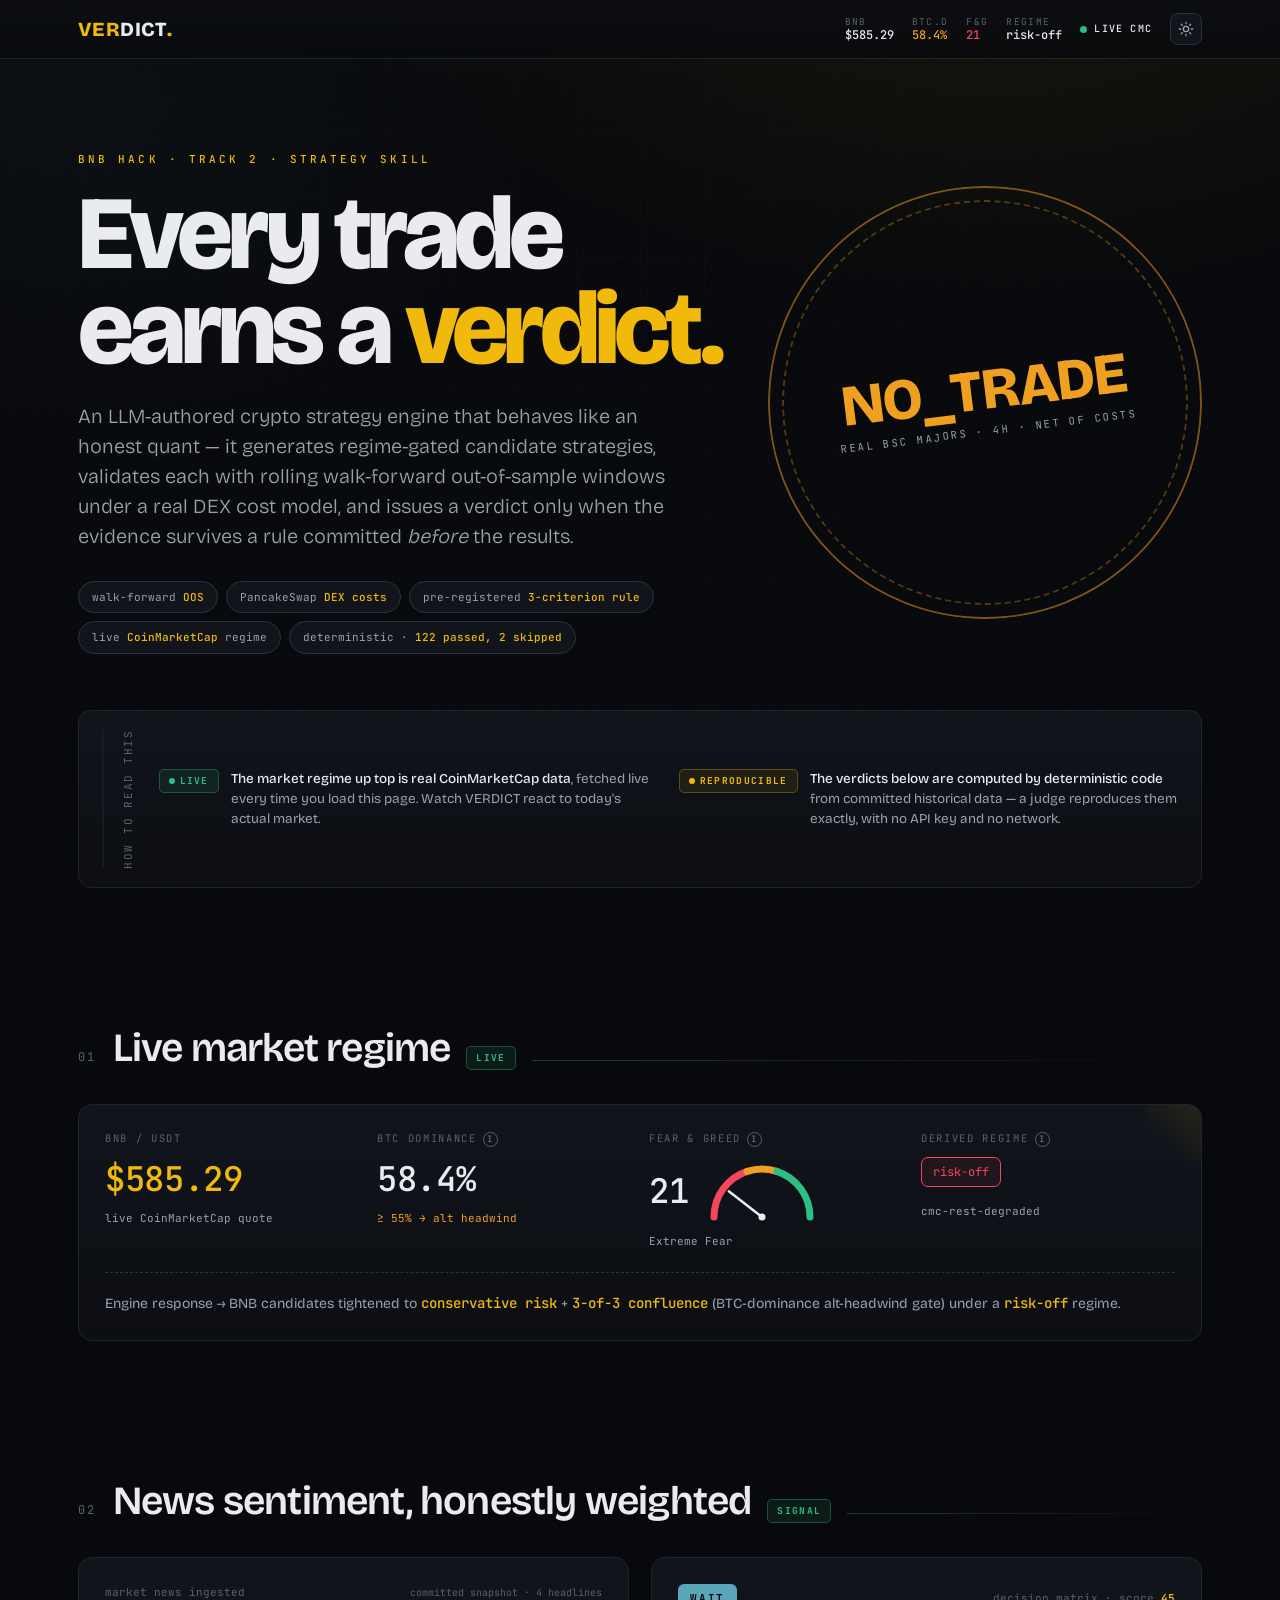
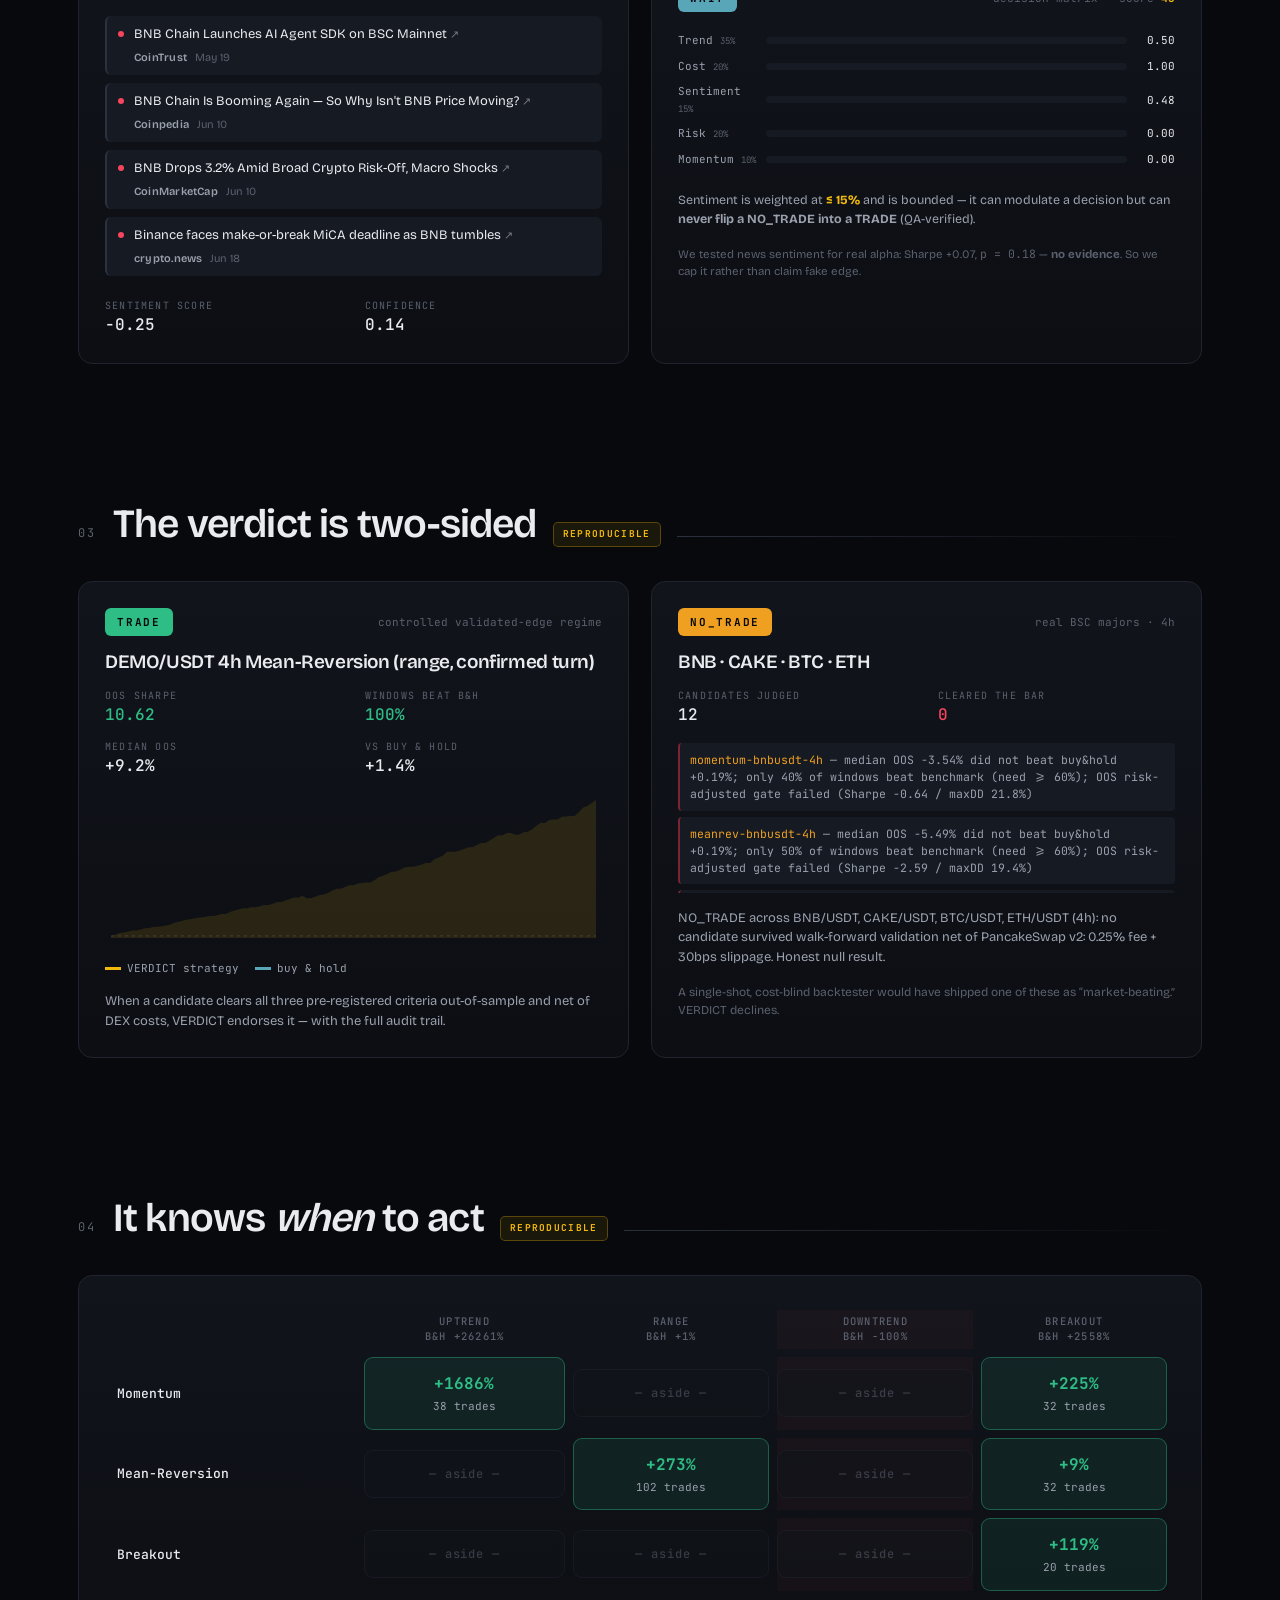
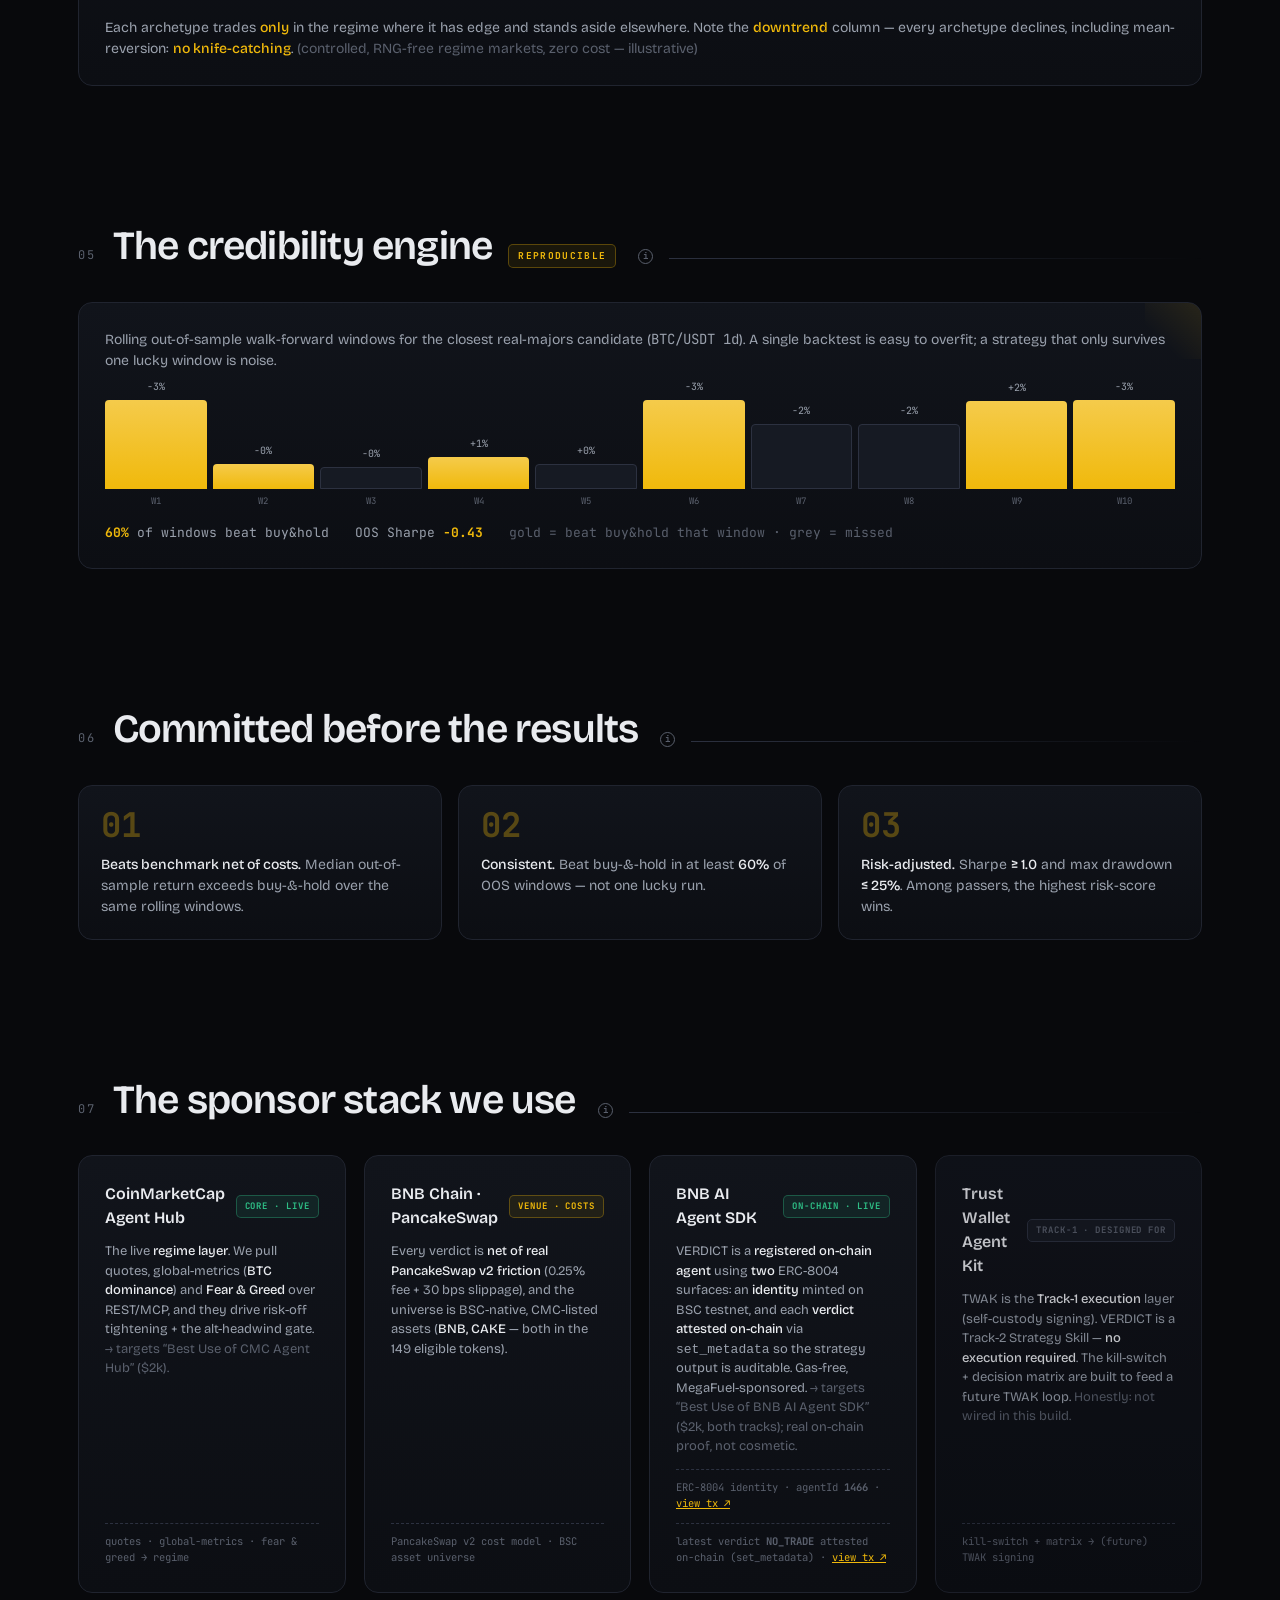
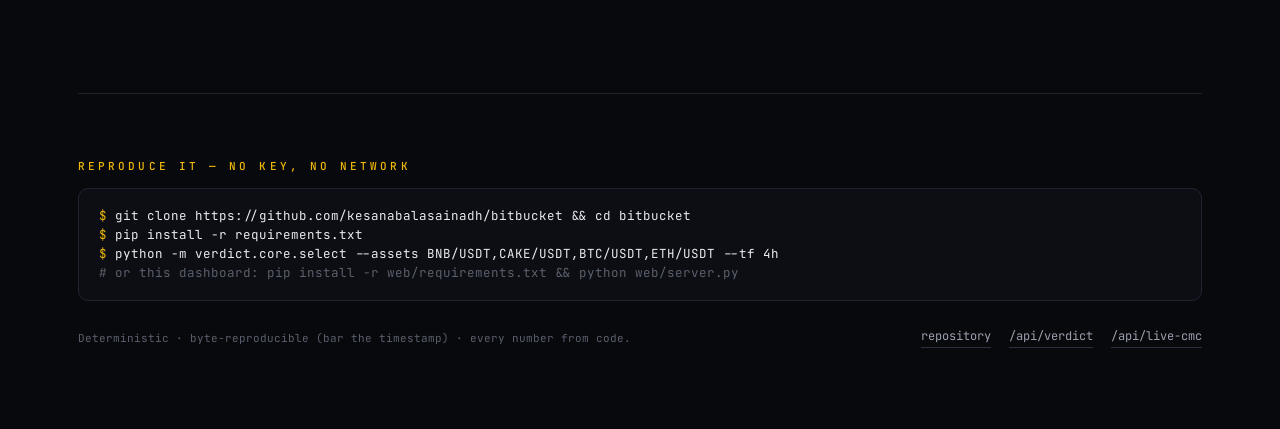
==== commit fc3fdd83: "deploy: VERDICT demo dashboard (static, GitHub Pages)" ====
--- a/index.html
+++ b/index.html
@@ -231,8 +231,9 @@
       </div>
       <div class="panel sponsor used">
         <div class="shead"><span class="sname">BNB AI Agent SDK</span><span class="sbadge core">ON-CHAIN · LIVE</span></div>
-        <p>VERDICT is a <b>registered on-chain agent</b> — we minted an <b>ERC-8004 identity</b> on BSC testnet via the SDK (gas-free, MegaFuel-sponsored). <span class="faint">→ targets “Best Use of BNB AI Agent SDK” ($2k); real on-chain proof, not cosmetic.</span></p>
+        <p>VERDICT is a <b>registered on-chain agent</b> using <b>two</b> ERC-8004 surfaces: an <b>identity</b> minted on BSC testnet, and each <b>verdict attested on-chain</b> via <code>set_metadata</code> so the strategy output is auditable. Gas-free, MegaFuel-sponsored. <span class="faint">→ targets “Best Use of BNB AI Agent SDK” ($2k, both tracks); real on-chain proof, not cosmetic.</span></p>
         <div class="sfoot mono" id="onchain-foot">ERC-8004 identity · agentId <b id="onchain-id">—</b> · <a id="onchain-link" href="#" target="_blank" style="color:var(--gold)">view tx ↗</a></div>
+        <div class="sfoot mono" id="onchain-attest"></div>
       </div>
       <div class="panel sponsor future">
         <div class="shead"><span class="sname">Trust Wallet Agent Kit</span><span class="sbadge soon">TRACK-1 · DESIGNED FOR</span></div>
--- a/styles.css
+++ b/styles.css
@@ -235,6 +235,13 @@
 .news .h { display: flex; gap: 10px; align-items: flex-start; font-size: 13px; color: var(--ink-dim); padding: 9px 11px; background: var(--bg-3); border-radius: 6px; border-left: 2px solid var(--line-2); }
 .news .h .dot { width: 6px; height: 6px; border-radius: 50%; margin-top: 6px; flex-shrink: 0; }
 .news .h .dot.pos { background: var(--green); } .news .h .dot.neg { background: var(--red); } .news .h .dot.neu { background: var(--ink-faint); }
+.news .h .hl-line { display: flex; flex-direction: column; gap: 4px; min-width: 0; }
+.news .h a.hl { color: var(--ink); text-decoration: none; border-bottom: 1px solid transparent; transition: color .12s, border-color .12s; }
+.news .h a.hl:hover { color: var(--gold); border-bottom-color: var(--gold); }
+.news .h a.hl .ext { opacity: .45; font-size: 11px; }
+.news .h .meta { display: flex; gap: 8px; align-items: center; font-size: 11px; }
+.news .h .meta .src { font-weight: 600; color: var(--ink-dim); letter-spacing: .02em; }
+.news .h .meta .date { color: var(--ink-faint); }
 .mbars { display: flex; flex-direction: column; gap: 9px; margin: 4px 0 8px; }
 .mbar { display: grid; grid-template-columns: 78px 1fr 38px; gap: 10px; align-items: center; font-family: var(--mono); font-size: 11px; }
 .mbar .k { color: var(--ink-dim); text-transform: capitalize; }
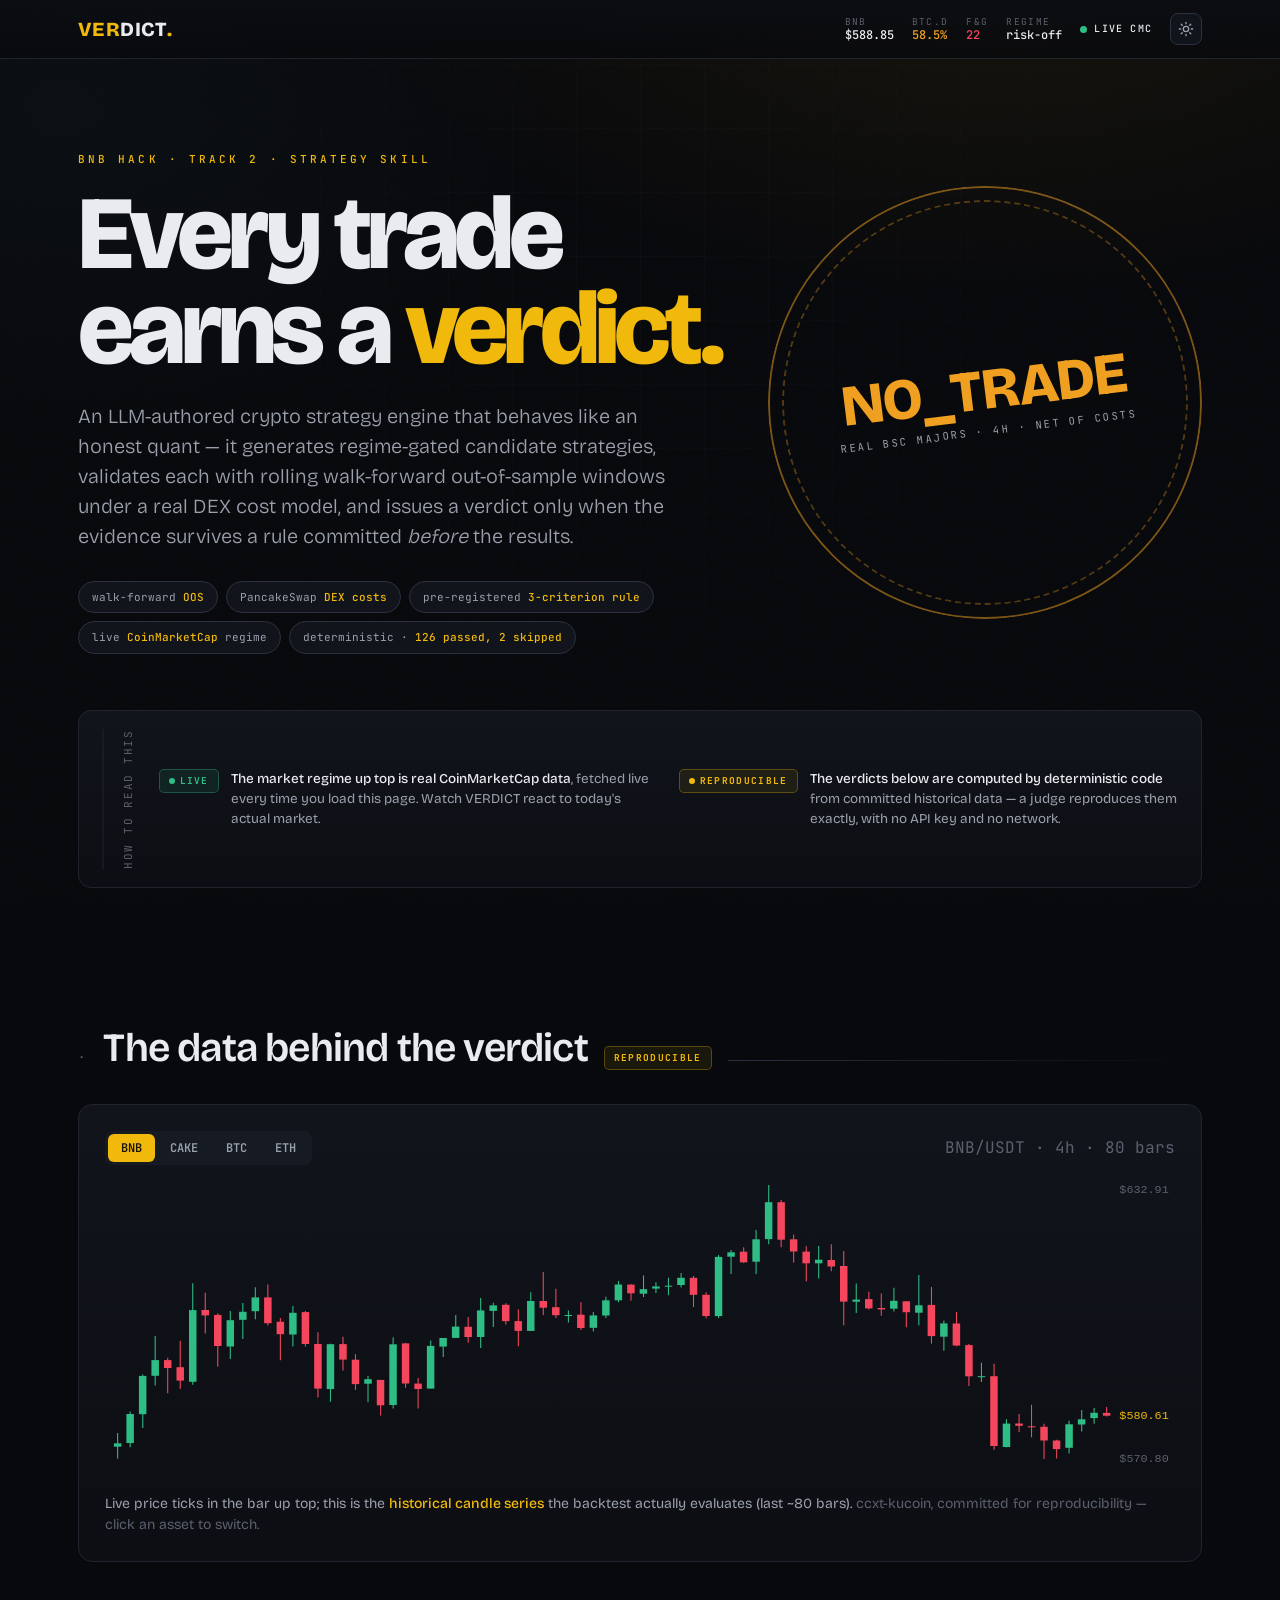
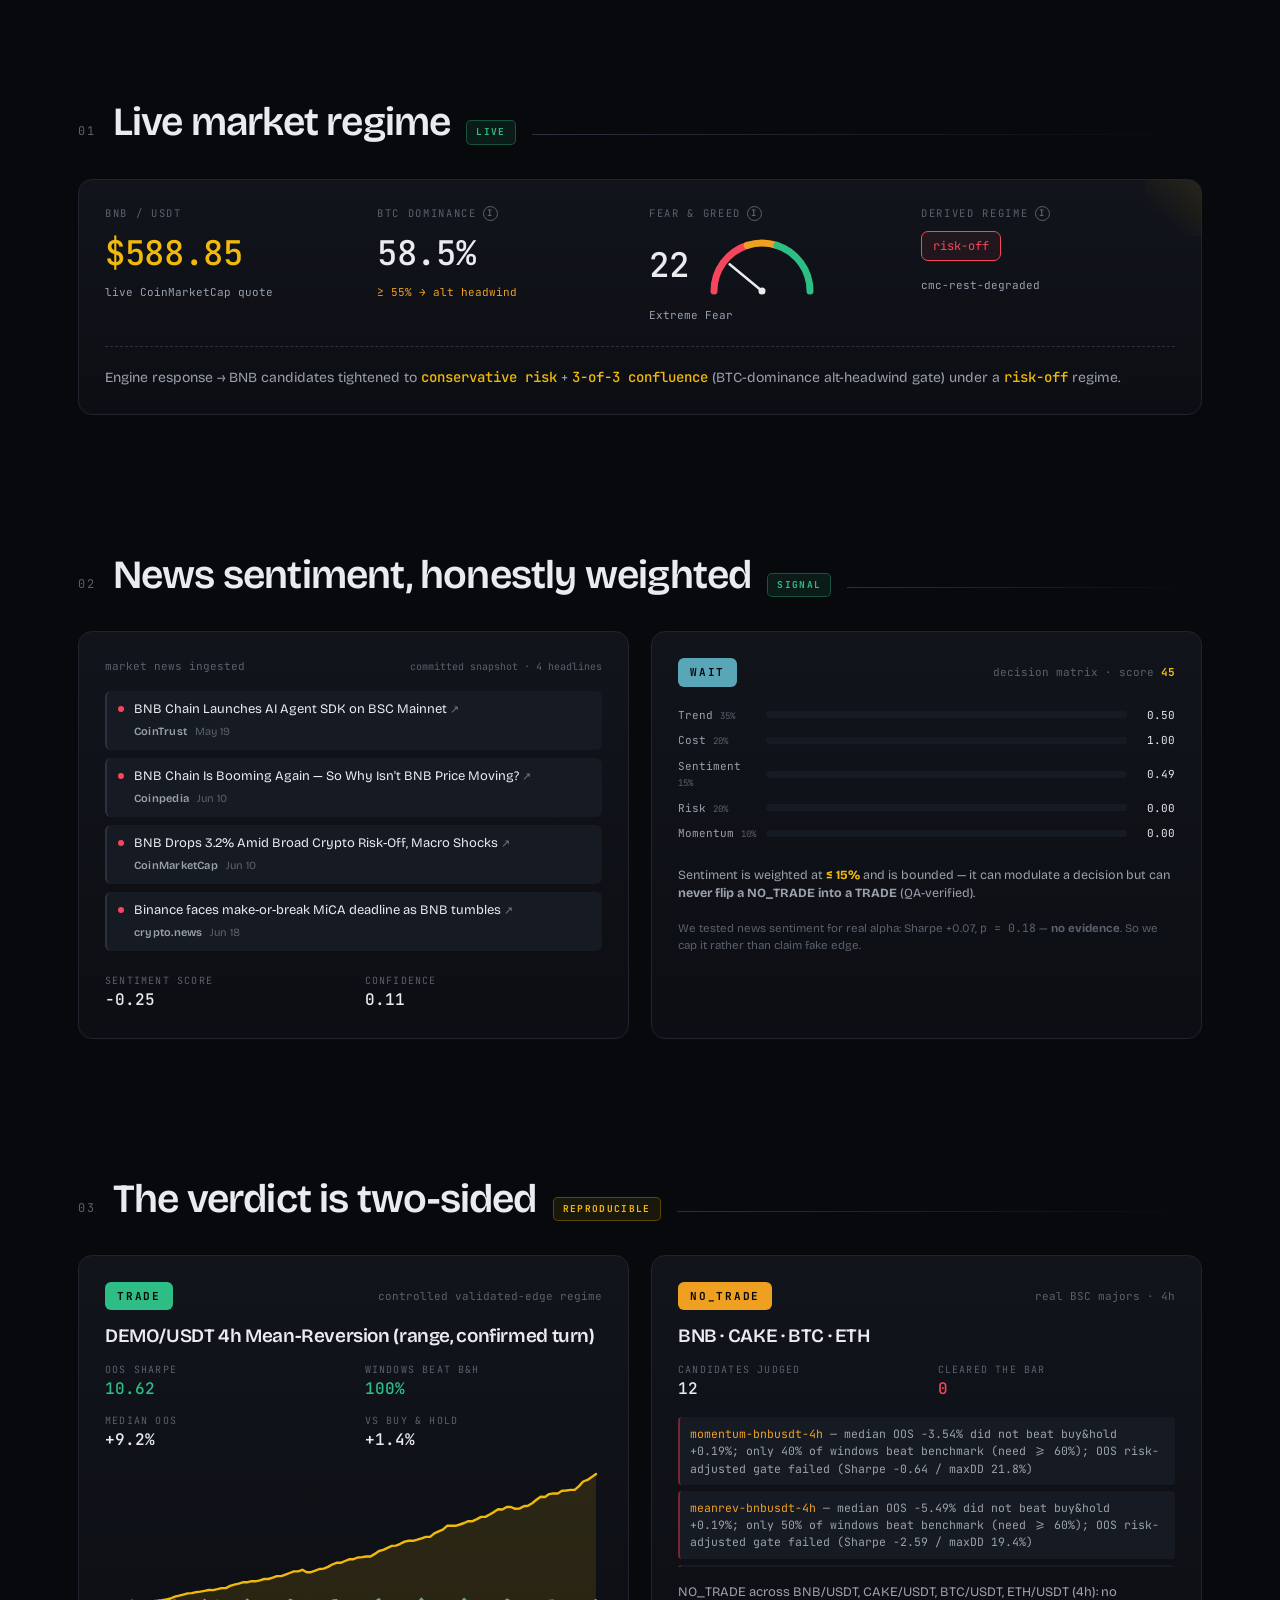
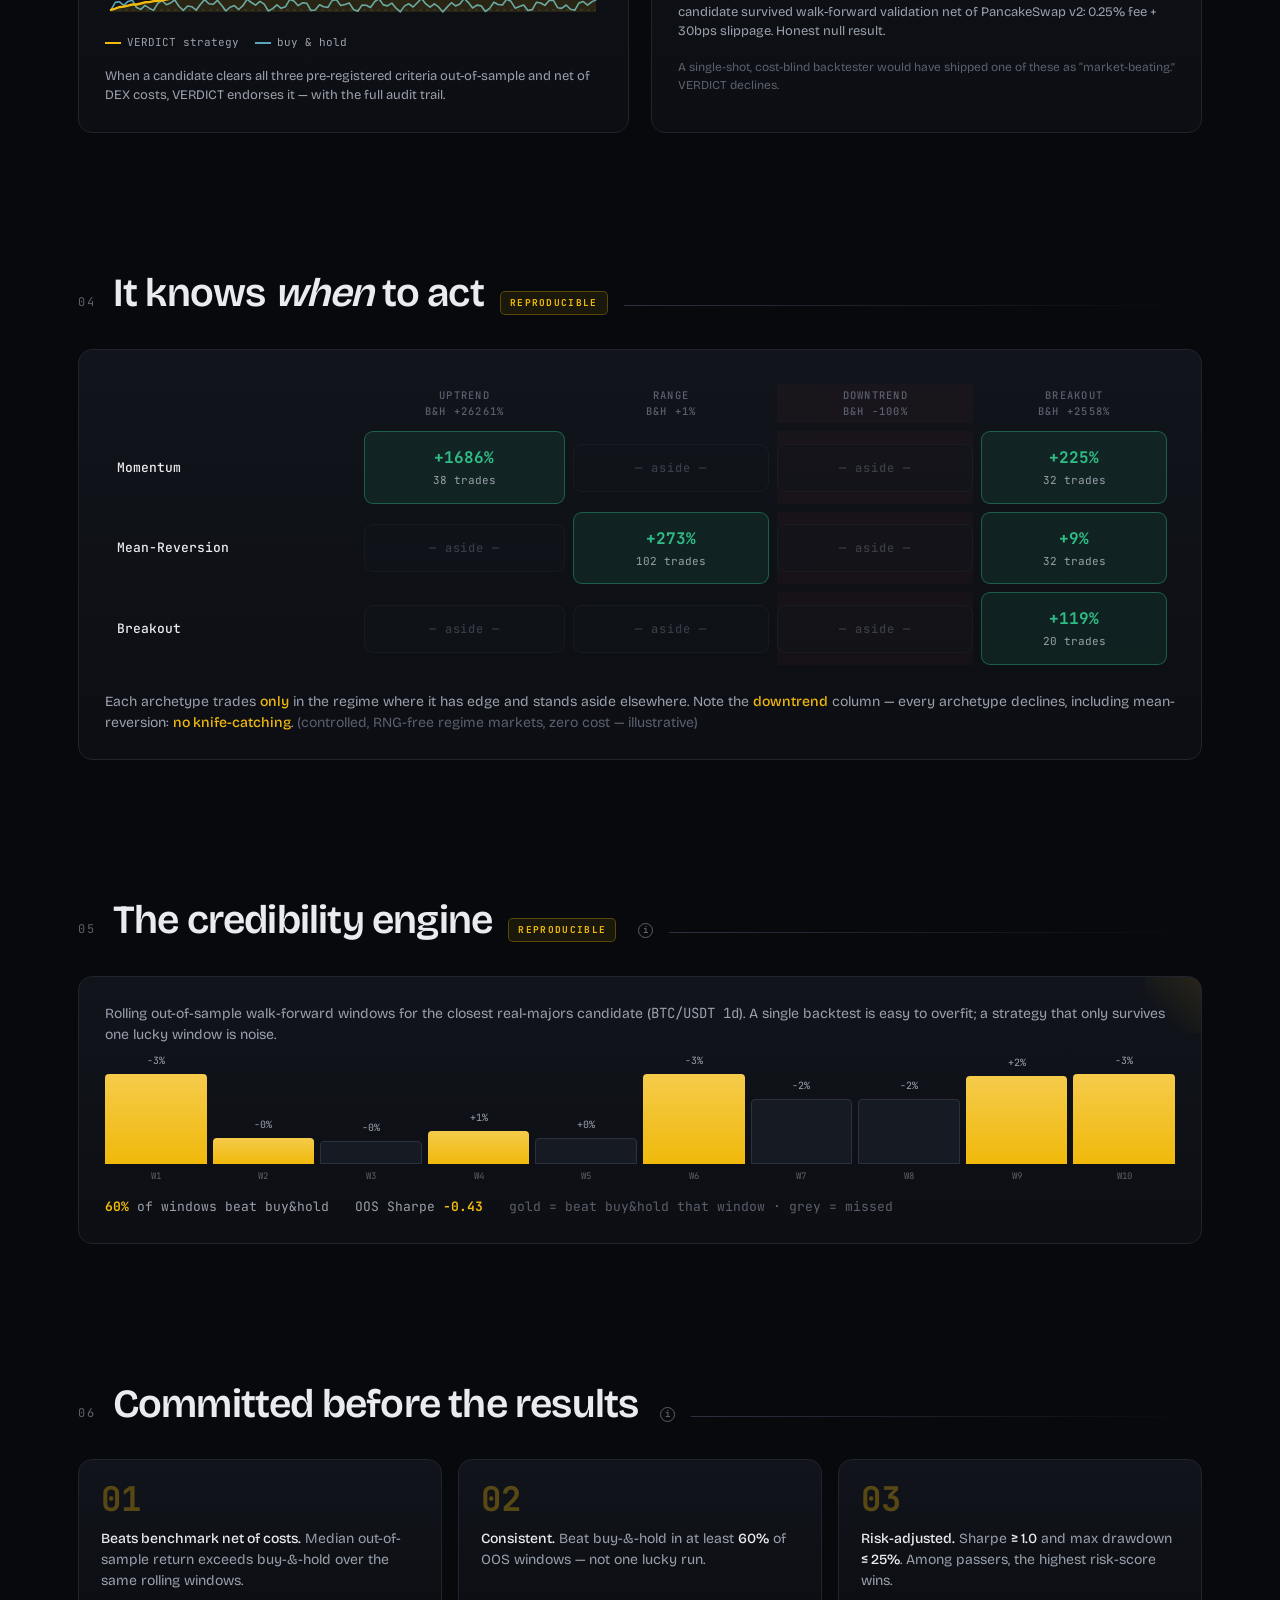
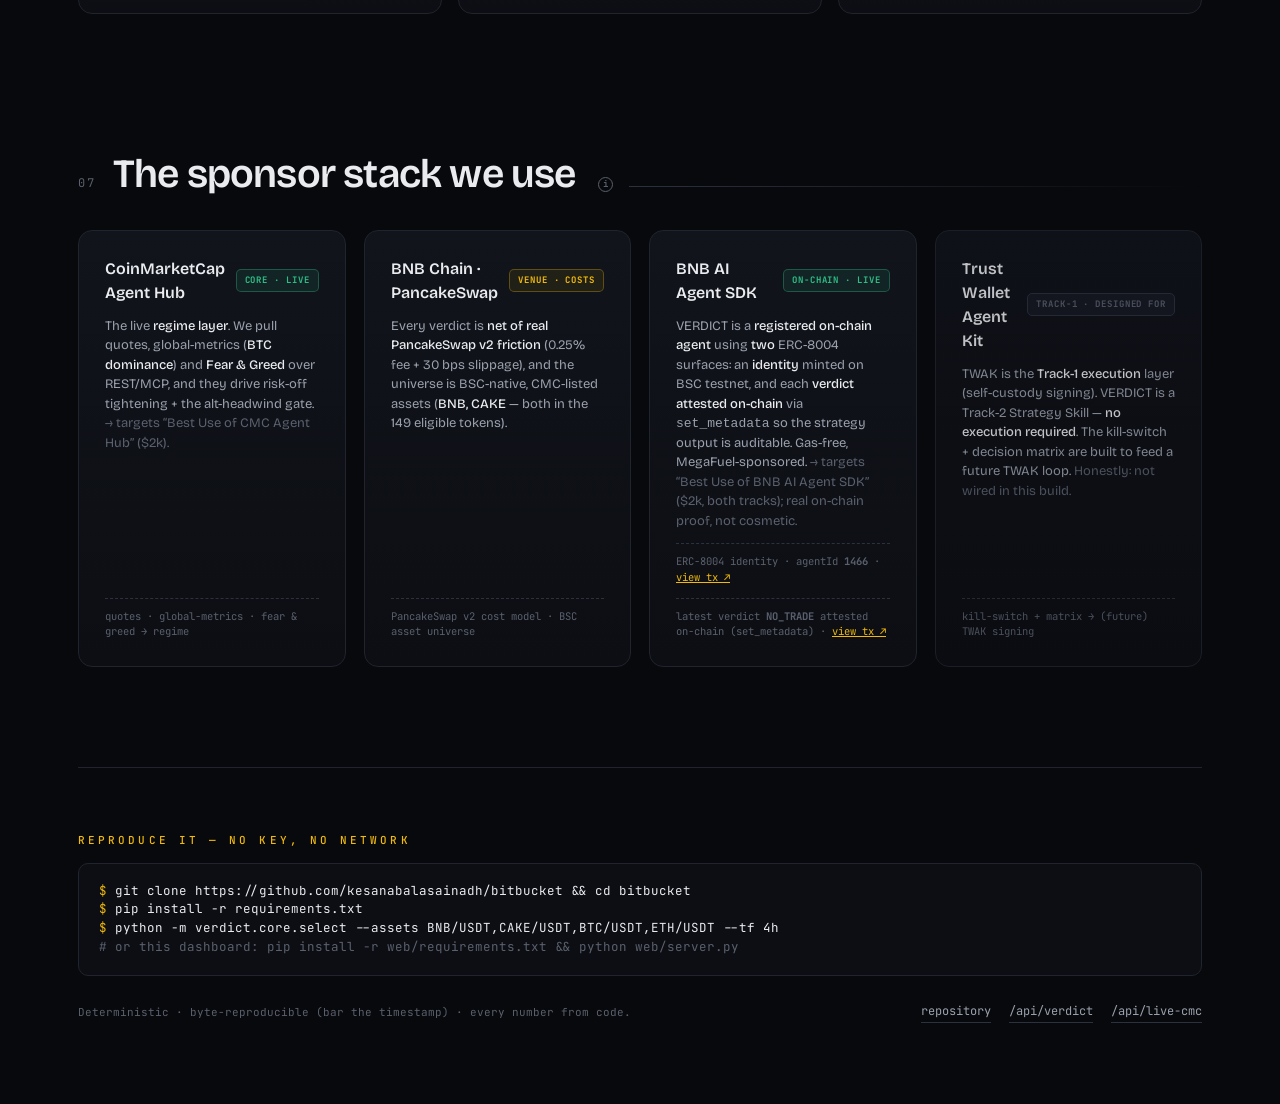
==== commit 0c952527: "deploy: VERDICT demo dashboard (static, GitHub Pages)" ====
--- a/index.html
+++ b/index.html
@@ -82,6 +82,22 @@
   </section>
 </div>
 
+<!-- ░░ candle data (the data behind the verdict) ░░ -->
+<div class="wrap">
+  <section class="reveal">
+    <div class="sec-head"><span class="section-num">·</span><h2 class="section-title">The data behind the verdict</h2>
+      <span class="dtag repro tip" data-tip="The exact committed OHLCV candles the walk-forward backtest runs on — no key, no network. Source: public exchange via ccxt.">REPRODUCIBLE</span><span class="line"></span></div>
+    <div class="panel">
+      <div class="candle-head">
+        <div class="seg" id="candle-assets"></div>
+        <div class="faint mono" id="candle-meta">—</div>
+      </div>
+      <svg class="chart candle" id="candle-chart" preserveAspectRatio="none"></svg>
+      <p class="grid-caption">Live price ticks in the bar up top; this is the <b>historical candle series</b> the backtest actually evaluates (last ~80 bars). <span class="faint">ccxt-kucoin, committed for reproducibility — click an asset to switch.</span></p>
+    </div>
+  </section>
+</div>
+
 <!-- ░░ live CMC ░░ -->
 <div class="wrap">
   <section class="reveal">
--- a/styles.css
+++ b/styles.css
@@ -142,6 +142,16 @@
 .ticker .t .val.warn { color: var(--amber); }
 .ticker .t .val.off { color: var(--red); }
 .livedot { width: 7px; height: 7px; border-radius: 50%; background: var(--green); box-shadow: 0 0 0 0 rgba(46,189,133,0.6); animation: pulse 2.4s infinite; }
+.ticker .val.flash-up { animation: flashc-up .9s ease; }
+.ticker .val.flash-down { animation: flashc-down .9s ease; }
+@keyframes flashc-up { 0%,30% { color: var(--green); } 100% { color: inherit; } }
+@keyframes flashc-down { 0%,30% { color: var(--red); } 100% { color: inherit; } }
+.chart.candle { width: 100%; height: 300px; display: block; }
+.candle-head { display: flex; justify-content: space-between; align-items: center; margin-bottom: 10px; gap: 12px; flex-wrap: wrap; }
+.seg { display: inline-flex; gap: 2px; background: var(--bg-3); border-radius: 8px; padding: 3px; }
+.seg-btn { font: inherit; font-family: var(--mono); font-size: 12px; font-weight: 600; color: var(--ink-dim); background: transparent; border: 0; padding: 5px 13px; border-radius: 6px; cursor: pointer; transition: background .12s, color .12s; }
+.seg-btn.on { background: var(--gold); color: #1a1205; }
+.seg-btn:hover:not(.on) { color: var(--ink); }
 .livedot.cached { background: var(--amber); }
 @keyframes pulse { 0% { box-shadow: 0 0 0 0 rgba(46,189,133,0.5);} 70%{ box-shadow:0 0 0 7px rgba(46,189,133,0);} 100%{box-shadow:0 0 0 0 rgba(46,189,133,0);} }
 
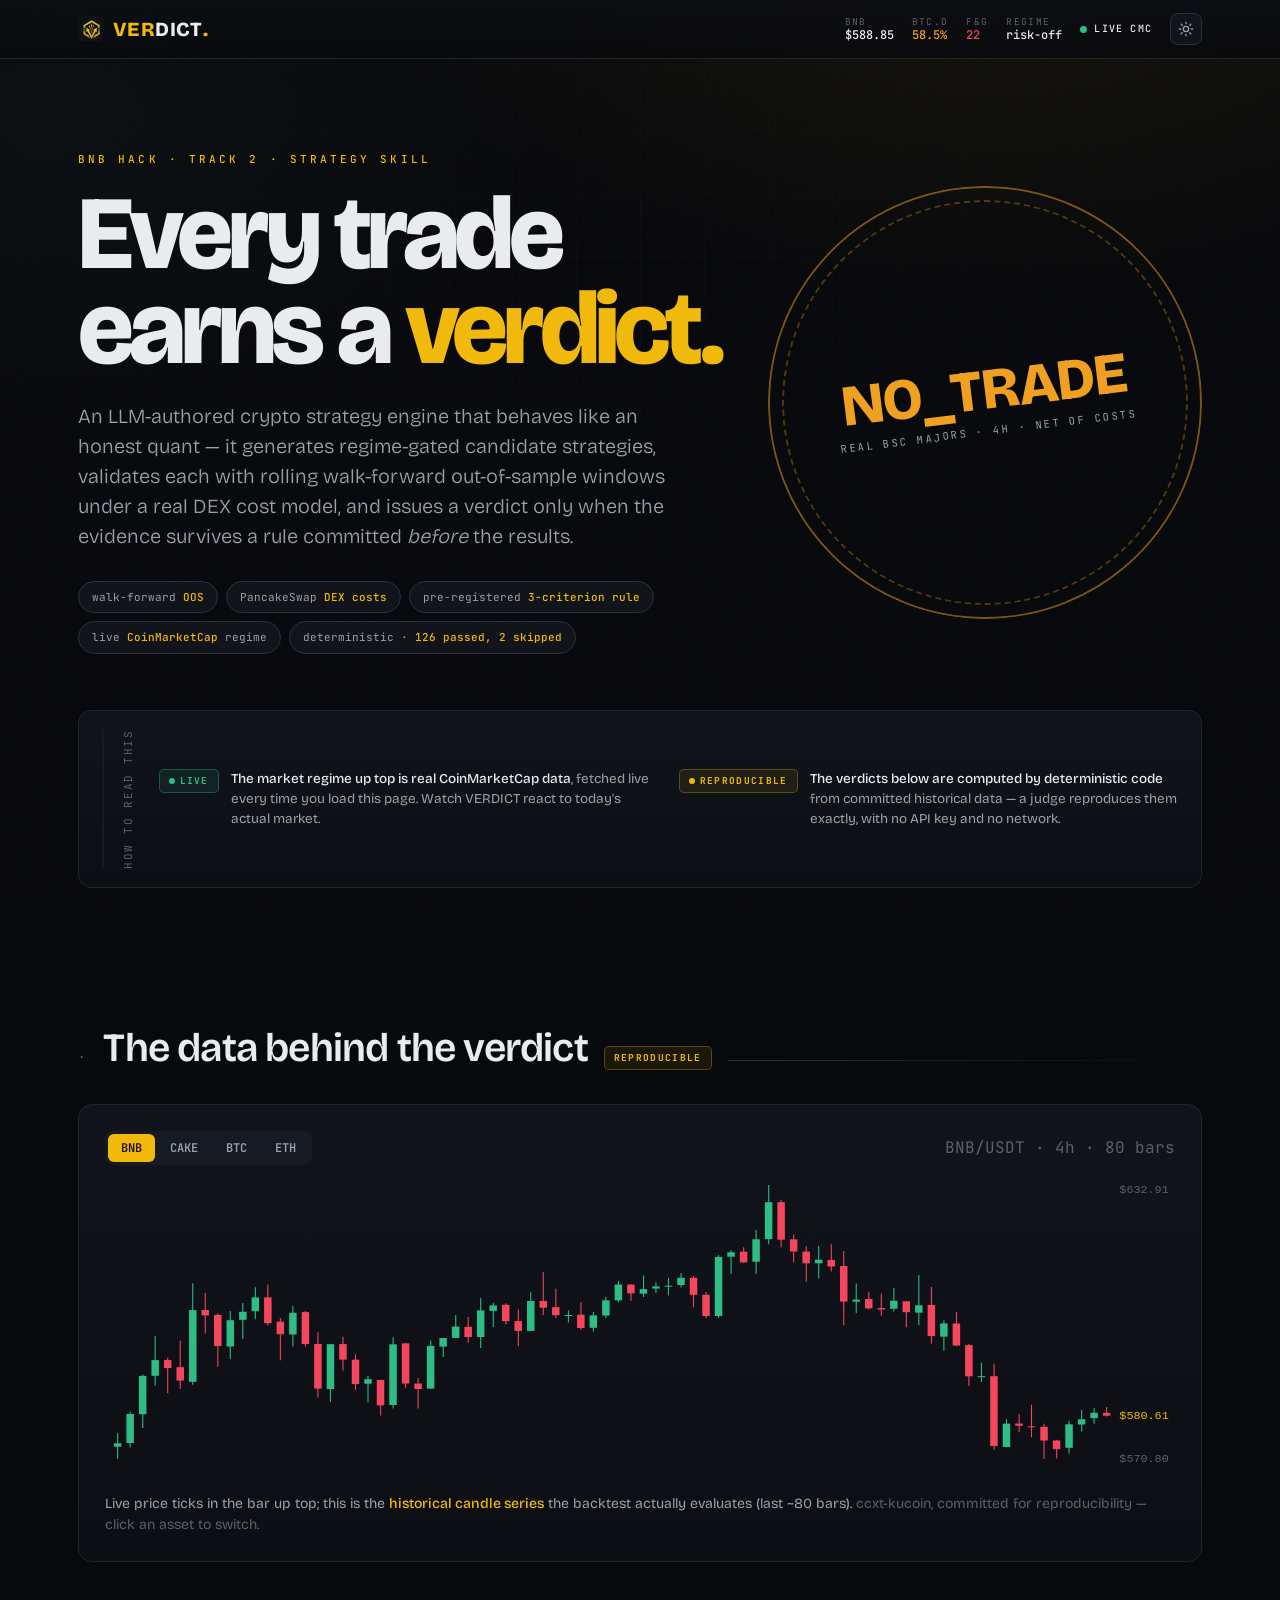
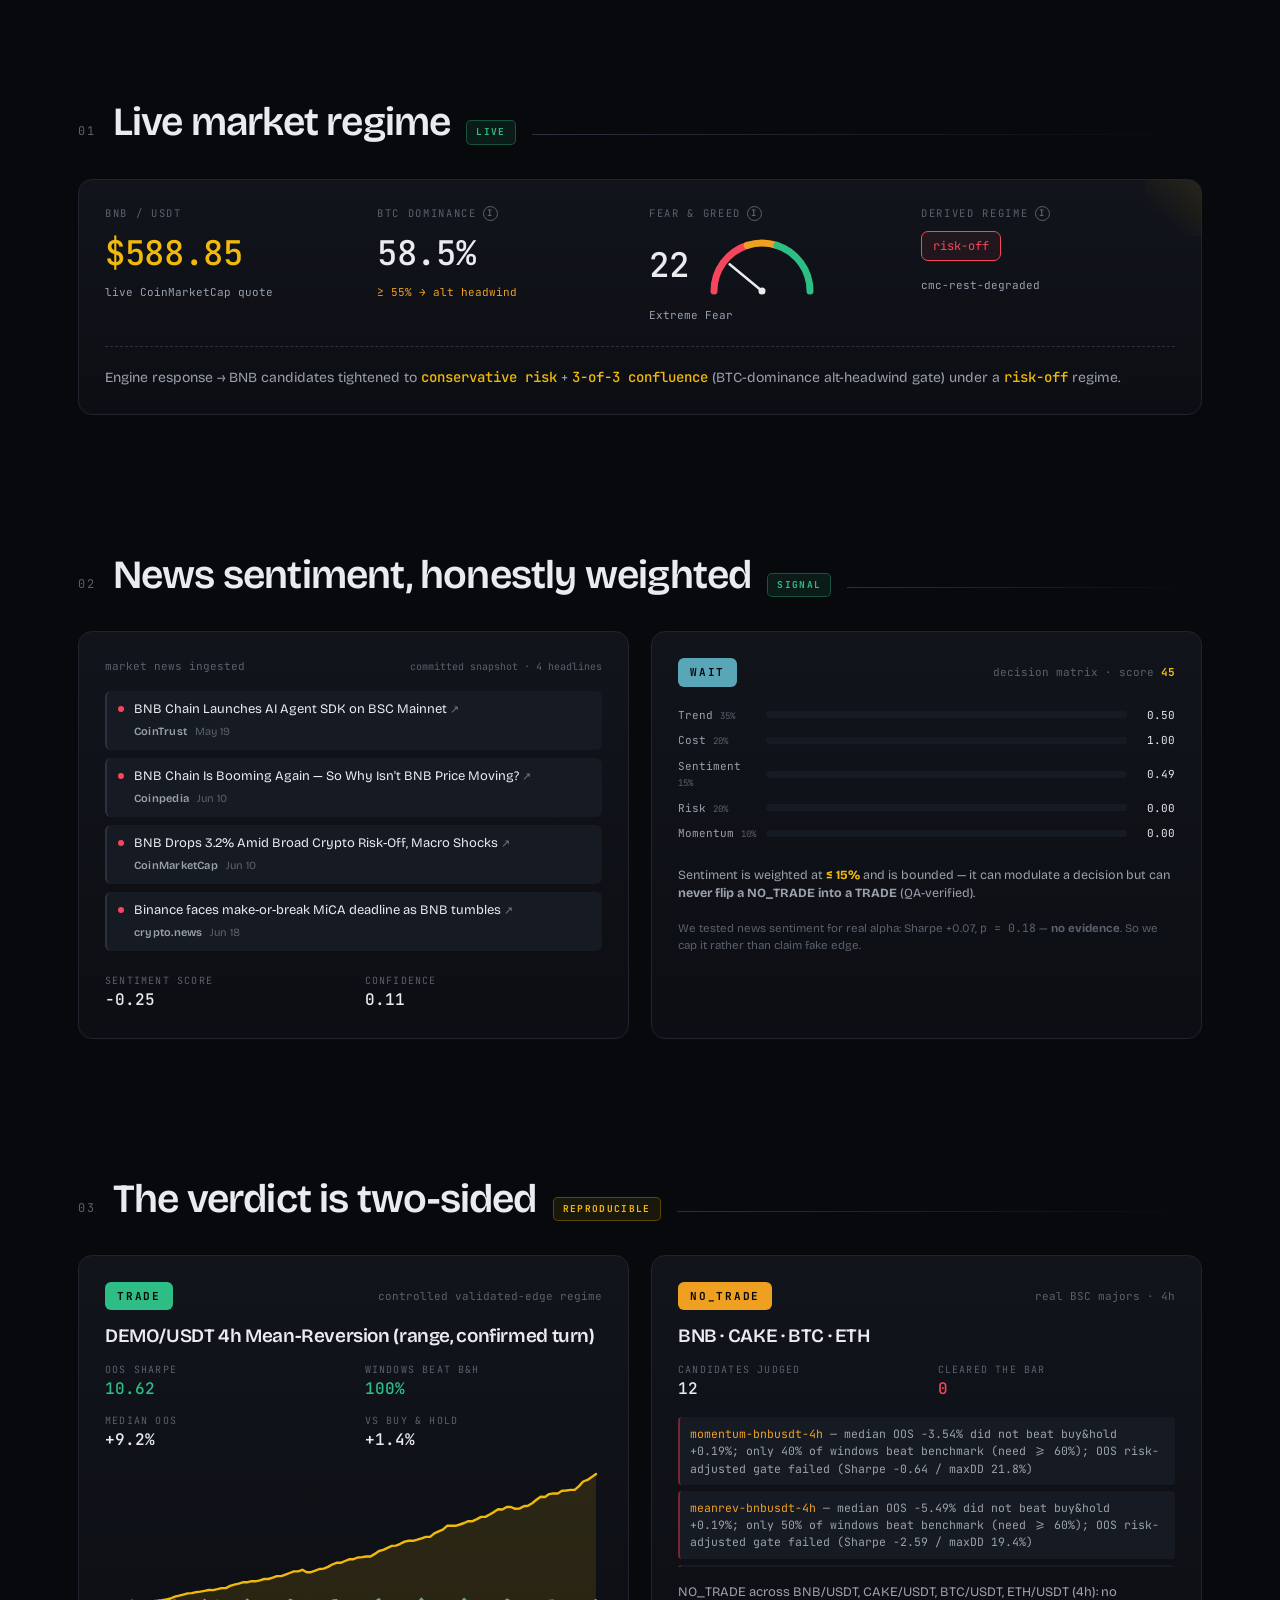
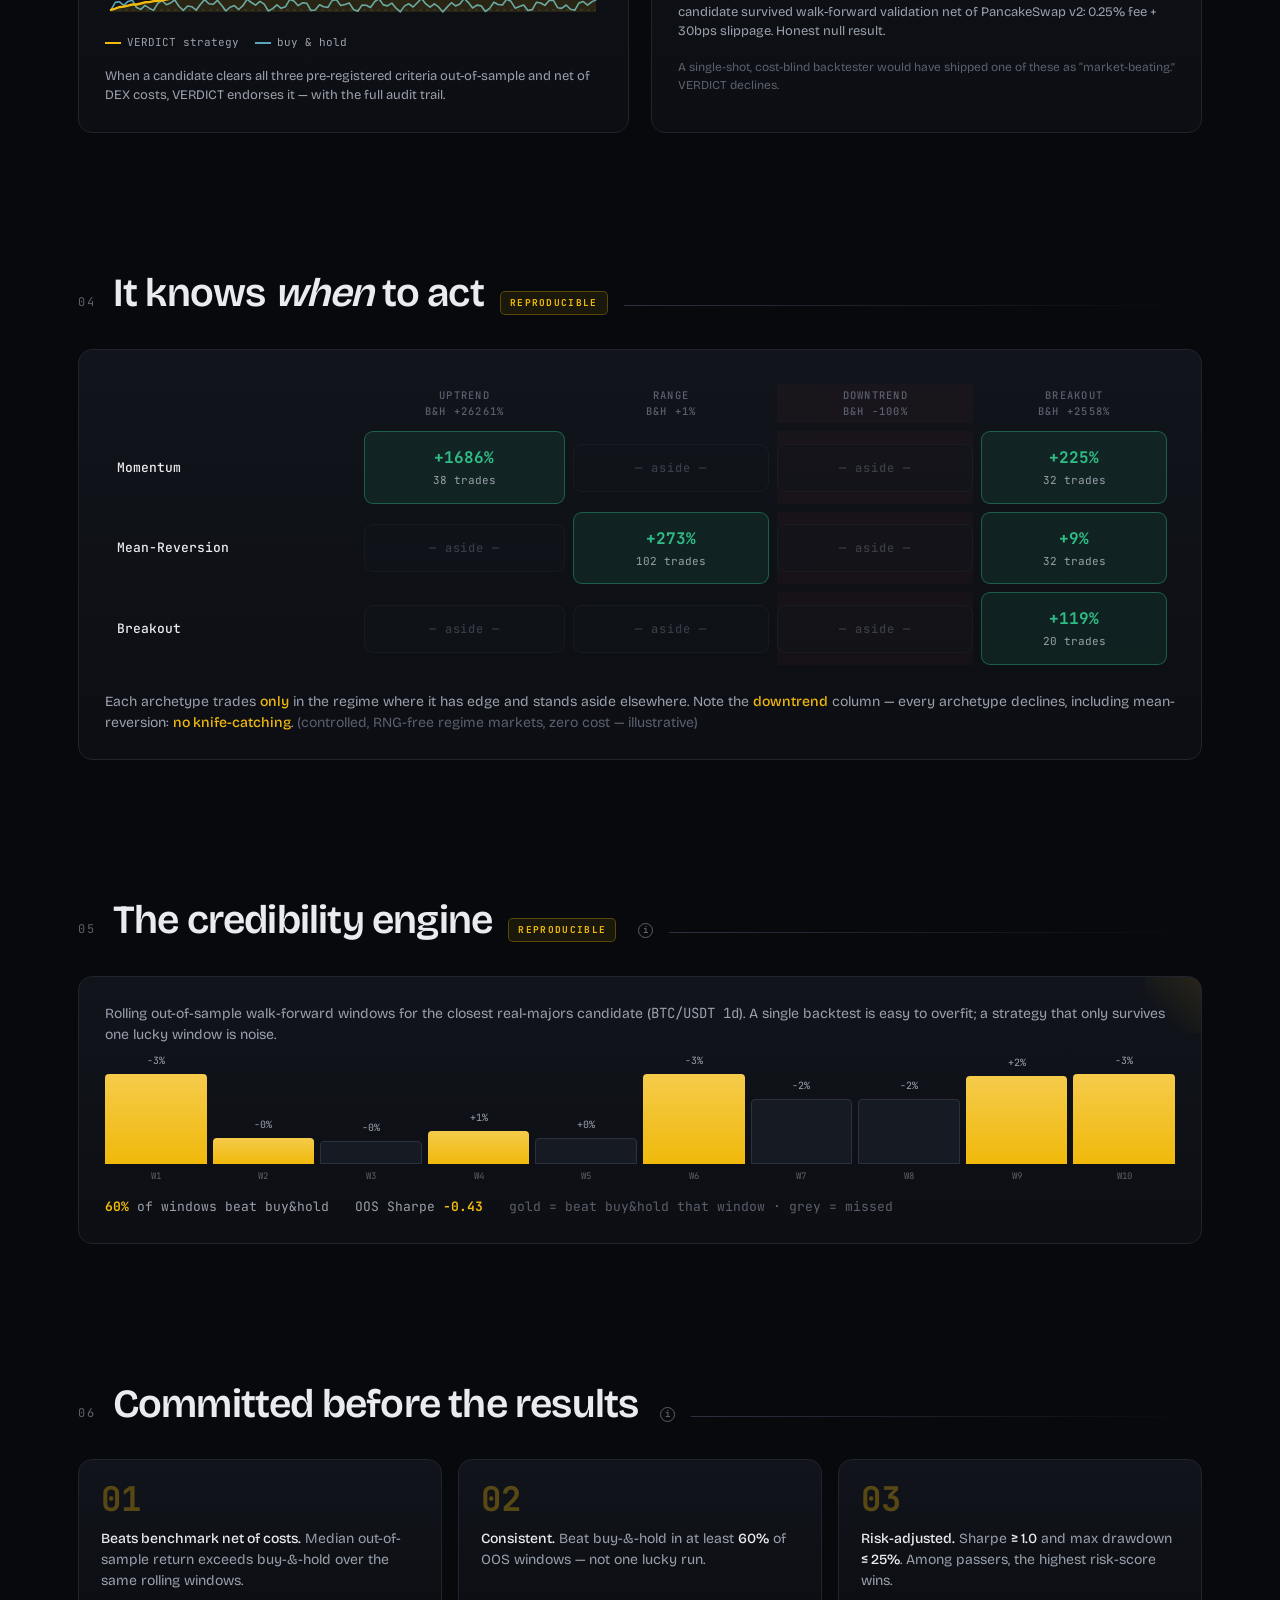
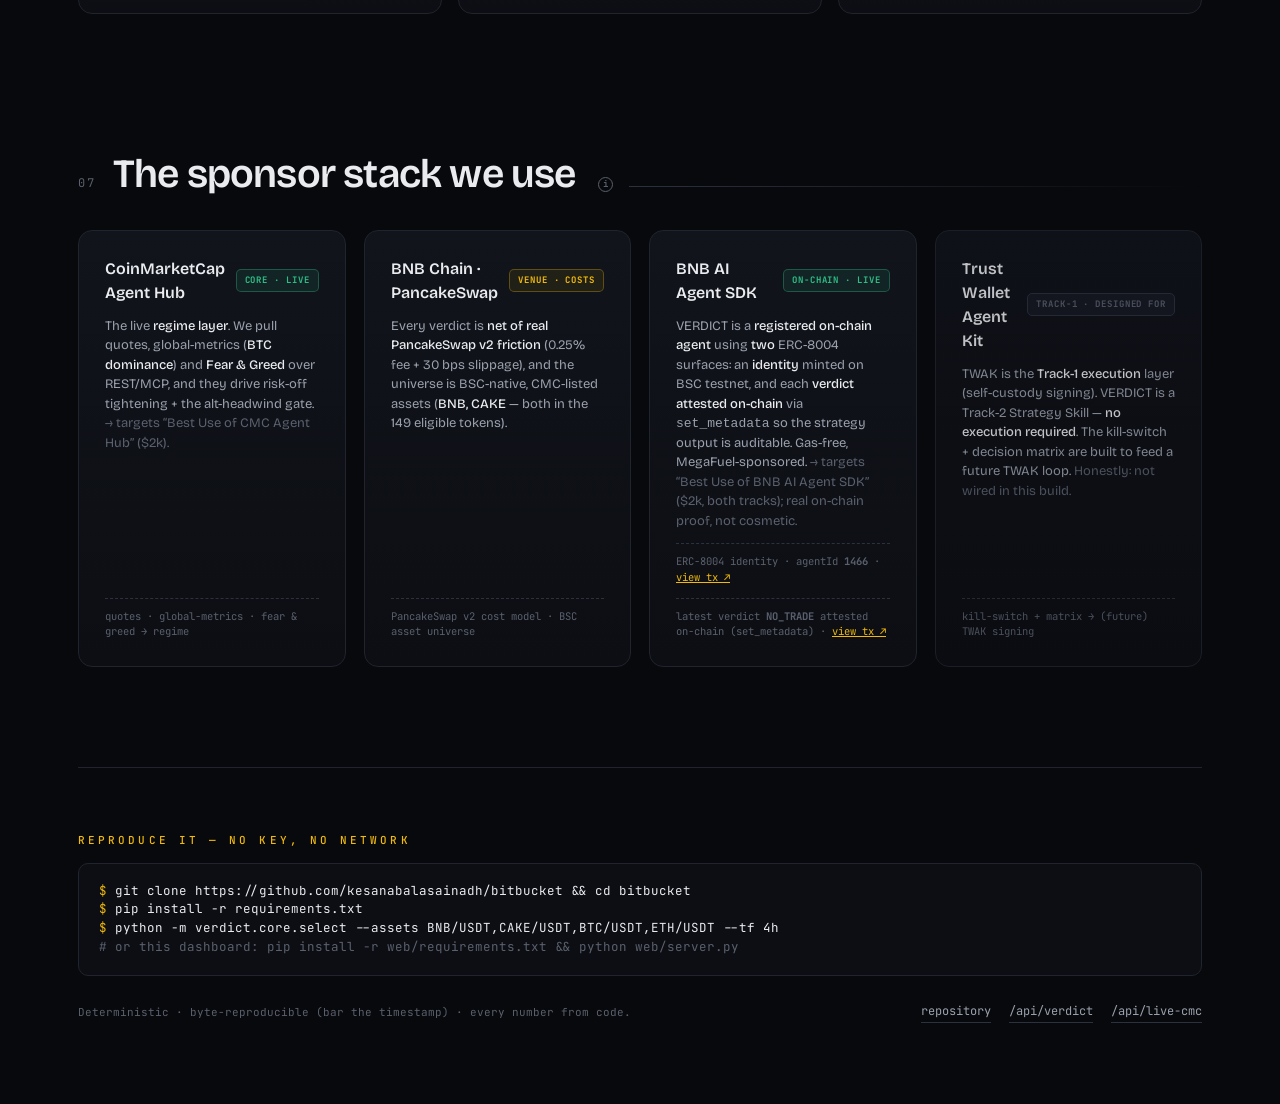
==== commit 9c5cd869: "deploy: VERDICT demo dashboard (static, GitHub Pages)" ====
--- a/index.html
+++ b/index.html
@@ -5,6 +5,8 @@
 <meta name="viewport" content="width=device-width, initial-scale=1.0" />
 <title>VERDICT — the honest crypto strategy engine</title>
 <meta name="description" content="VERDICT generates regime-gated crypto strategies, validates them with walk-forward out-of-sample windows under a DEX cost model, and issues an honest two-sided verdict — TRADE or NO_TRADE." />
+<link rel="icon" type="image/png" href="favicon.png" />
+<link rel="apple-touch-icon" href="apple-touch-icon.png" />
 <link rel="stylesheet" href="styles.css" />
 <link rel="preconnect" href="https://fonts.googleapis.com" />
 <link rel="preconnect" href="https://fonts.gstatic.com" crossorigin />
@@ -15,7 +17,7 @@
 <!-- ░░ top bar ░░ -->
 <header class="topbar">
   <div class="wrap">
-    <div class="brand"><span class="v">VER</span>DICT<span class="dot">.</span></div>
+    <div class="brand"><img class="brand-mark" src="favicon.png" alt="VERDICT logo" /><span class="v">VER</span>DICT<span class="dot">.</span></div>
     <div class="ticker">
       <div class="t"><span class="k">BNB</span><span class="val" id="tk-price">—</span></div>
       <div class="t"><span class="k">BTC.D</span><span class="val" id="tk-dom">—</span></div>
--- a/styles.css
+++ b/styles.css
@@ -132,7 +132,8 @@
   border-bottom: 1px solid var(--line);
 }
 .topbar .wrap { display: flex; align-items: center; gap: 22px; height: 58px; }
-.brand { font-family: var(--display); font-weight: 800; font-size: 20px; letter-spacing: 0.02em; }
+.brand { display: inline-flex; align-items: center; font-family: var(--display); font-weight: 800; font-size: 20px; letter-spacing: 0.02em; }
+.brand-mark { height: 26px; width: 26px; margin-right: 9px; border-radius: 6px; flex-shrink: 0; }
 .brand .v { color: var(--gold); }
 .brand .dot { color: var(--gold); }
 .ticker { display: flex; gap: 18px; margin-left: auto; align-items: center; font-family: var(--mono); font-size: 12px; }
